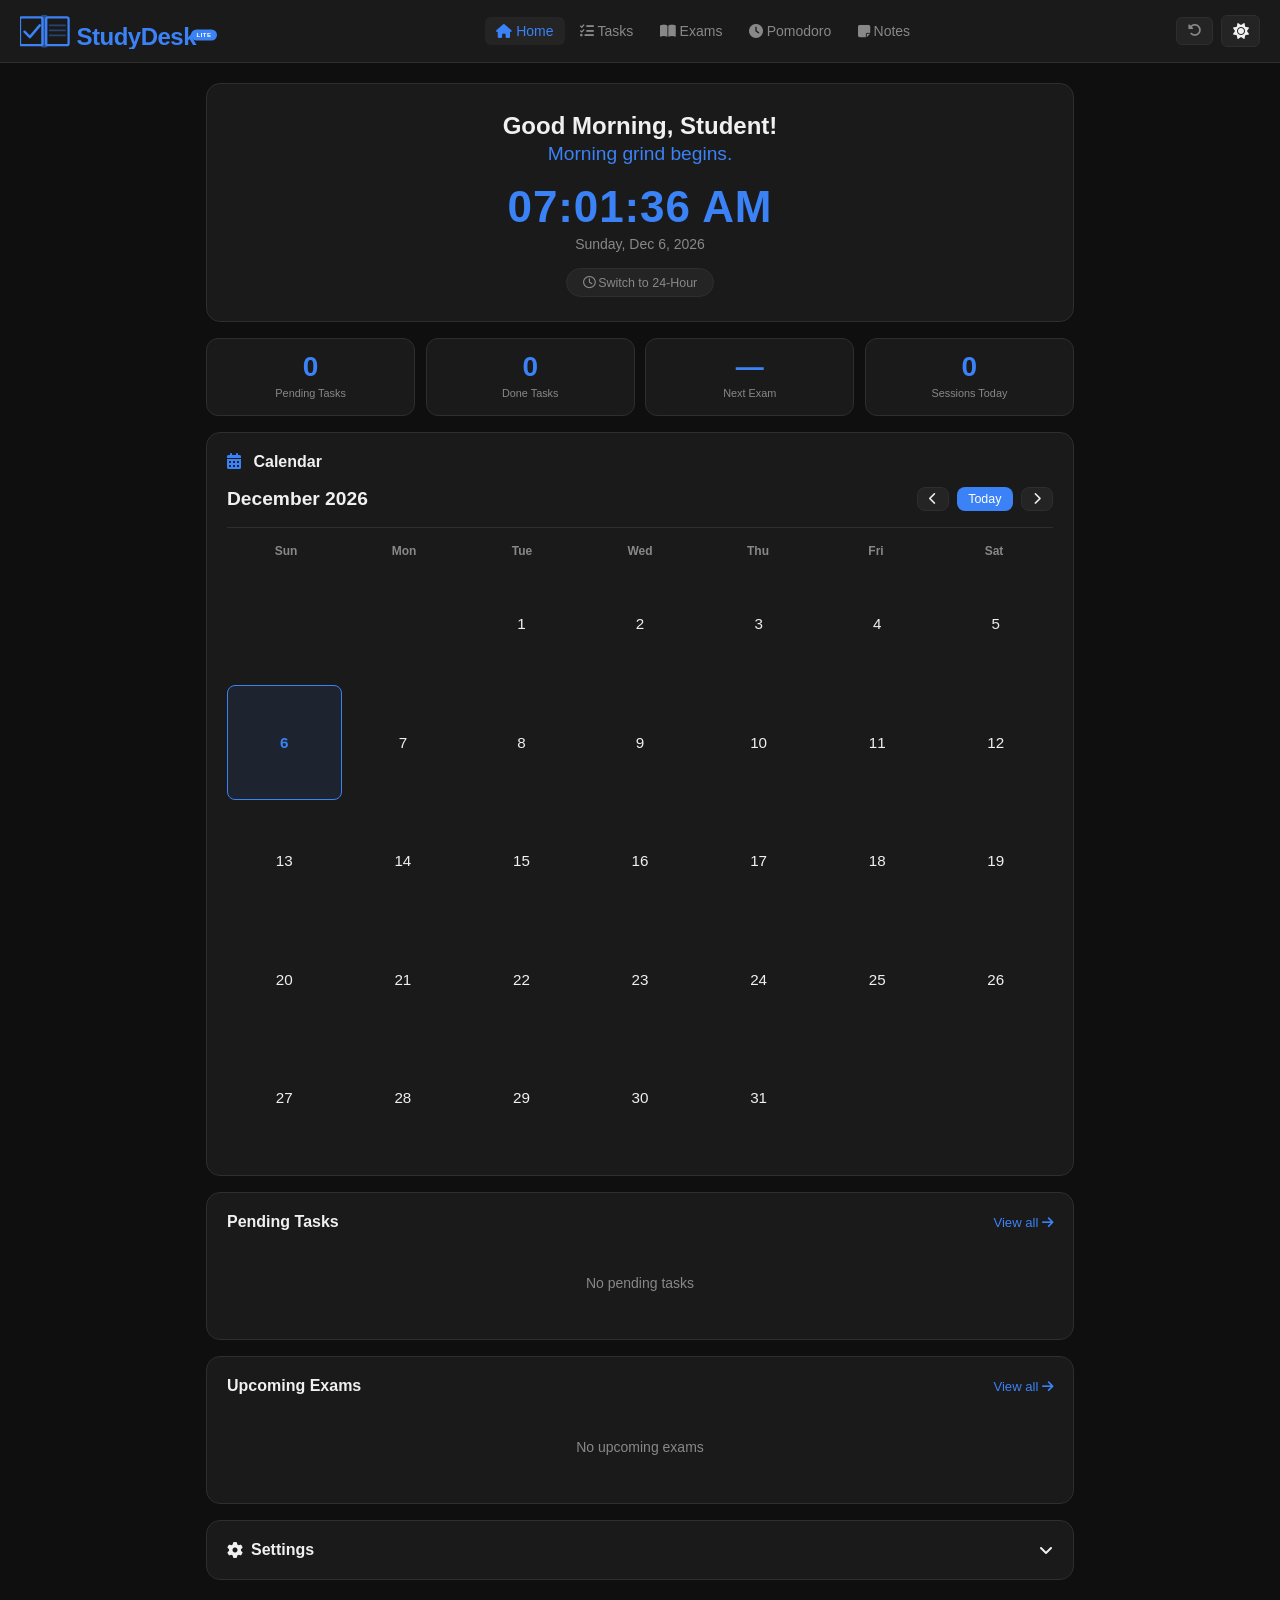
==== index.html @ 5b11c08d "refactor: move images to dedicated folder and update all paths" ====
<!DOCTYPE html>
<html lang="en" data-theme="dark">
<head>
  <meta charset="UTF-8" />
  <meta name="viewport" content="width=device-width, initial-scale=1.0" />
  <meta name="theme-color" content="#3B82F6" />
  <title>StudyDesk Lite</title>
  <link rel="stylesheet" href="https://cdnjs.cloudflare.com/ajax/libs/font-awesome/6.5.0/css/all.min.css" />
  <link rel="stylesheet" href="css/style.css" />
  <link rel="stylesheet" href="css/responsive.css" />
  <link rel="manifest" href="manifest.json" />
  <link rel="icon" href="data:,">
  <script src="js/theme.js"></script>
</head>
<body>

  <nav class="navbar">
    <a href="index.html" class="nav-brand">
      <img src="images/studydesk_lite_logo.svg" alt="StudyDesk Lite" />
    </a>

    <button class="hamburger" id="hamburgerBtn">
      <i class="fa-solid fa-bars"></i>
    </button>

    <div class="nav-menu" id="navMenu">
      <div class="nav-links">
        <a href="index.html" class="active"><i class="fa-solid fa-house"></i> Home</a>
        <a href="html/tasks.html"><i class="fa-solid fa-list-check"></i> Tasks</a>
        <a href="html/exams.html"><i class="fa-solid fa-book-open"></i> Exams</a>
        <a href="html/pomodoro.html"><i class="fa-solid fa-clock"></i> Pomodoro</a>
        <a href="html/notes.html"><i class="fa-solid fa-note-sticky"></i> Notes</a>
      </div>
      <div class="nav-right-actions">
        <button id="resetAll" class="reset-btn" title="Reset all data">
          <i class="fa-solid fa-rotate-left"></i>
        </button>
        <button id="themeToggle" class="theme-btn"></button>
      </div>
    </div>
    <!-- Backdrop for mobile menu -->
    <div class="nav-backdrop" id="navBackdrop"></div>
  </nav>

  <div class="container">

    <div class="card hero">
      <h1 id="greeting">Hello!</h1>
      <p class="subtitle" id="studyMessage"></p>
      <div class="clock" id="clock">--:--:--</div>
      <div class="date-str" id="date">Loading…</div>
      <button class="clock-toggle" id="clockToggle"></button>
    </div>

    <div class="stats-grid">
      <div class="stat-card">
        <div class="stat-value" id="statPending">0</div>
        <div class="stat-label">Pending Tasks</div>
      </div>
      <div class="stat-card">
        <div class="stat-value" id="statCompleted">0</div>
        <div class="stat-label">Done Tasks</div>
      </div>
      <div class="stat-card">
        <div class="stat-value" id="statExam">—</div>
        <div class="stat-label">Next Exam</div>
      </div>
      <div class="stat-card">
        <div class="stat-value" id="statSessions">0</div>
        <div class="stat-label">Sessions Today</div>
      </div>
    </div>

    <!-- Calendar Widget -->
    <div class="card calendar-card">
      <div class="calendar-header">
        <h2 class="section-title" style="margin:0"><i class="fa-solid fa-calendar-days" style="color:var(--accent); margin-right:0.5rem;"></i> Calendar</h2>
      </div>

      <div class="calendar-controls">
        <div class="cal-month-title">
          <div id="calMonthYear" style="font-size:1.2rem; font-weight:700;">Loading...</div>
        </div>
        <div class="cal-nav">
          <button class="btn btn-ghost btn-sm" id="prevMonth"><i class="fa-solid fa-chevron-left"></i></button>
          <button class="btn btn-primary btn-sm" id="todayBtn">Today</button>
          <button class="btn btn-ghost btn-sm" id="nextMonth"><i class="fa-solid fa-chevron-right"></i></button>
        </div>
      </div>

      <div class="calendar-days-header">
        <div>Sun</div><div>Mon</div><div>Tue</div><div>Wed</div><div>Thu</div><div>Fri</div><div>Sat</div>
      </div>
      
      <div class="calendar-grid" id="calendarGrid">
        <!-- JavaScript will inject the days here -->
      </div>
    </div>

    <div class="card">
      <div class="row">
        <h2 class="section-title" style="margin:0">Pending Tasks</h2>
        <a href="html/tasks.html" style="font-size:.82rem;color:var(--accent);text-decoration:none">View all <i class="fa-solid fa-arrow-right"></i></a>
      </div>
      <div id="recentTasks"></div>
    </div>

    <div class="card">
      <div class="row">
        <h2 class="section-title" style="margin:0">Upcoming Exams</h2>
        <a href="html/exams.html" style="font-size:.82rem;color:var(--accent);text-decoration:none">View all <i class="fa-solid fa-arrow-right"></i></a>
      </div>
      <div id="upcomingExams"></div>
    </div>

    <details class="card collapsible-card">
      <summary class="section-title">
        <i class="fa-solid fa-gear"></i> Settings
      </summary>
      <div>
        <div class="form-group">
          <label for="usernameInput">Display Name</label>
          <div style="display:flex;gap:.5rem">
            <input type="text" id="usernameInput" placeholder="Enter your name" />
            <button class="btn btn-primary" id="saveUsername">
              <i class="fa-solid fa-floppy-disk"></i> Save
            </button>
          </div>
        </div>
        <div class="form-group" style="margin-bottom:0">
          <label>Data Backup</label>
          <div style="display:flex;gap:.5rem;flex-wrap:wrap">
            <button class="btn btn-ghost" id="importBtn">
              <i class="fa-solid fa-upload"></i> Import
            </button>
            <button class="btn btn-ghost" id="exportBtn">
              <i class="fa-solid fa-download"></i> Export
            </button>
            <input type="file" id="importInput" accept=".json" style="display:none" />
          </div>
        </div>
      </div>
    </details>

  </div>

  <!-- Day Events Modal -->
  <div class="modal-overlay" id="dayModal" style="display:none">
    <div class="modal">
      <div class="modal-header">
        <h3 id="dayModalTitle">Date</h3>
        <button class="modal-close" id="dayModalClose"><i class="fa-solid fa-xmark"></i></button>
      </div>
      <div id="dayModalBody" style="padding: 0.5rem 0; max-height: 60vh; overflow-y: auto;">
        <!-- Injected by JS -->
      </div>
    </div>
  </div>

  <script src="js/storage.js"></script>
  <script src="js/dashboard.js"></script>
  <script src="js/nav.js"></script>
  <script src="js/calendar.js"></script>
</body>
</html>
---- css/style.css ----
* {
  margin: 0;
  padding: 0;
  box-sizing: border-box;
  -webkit-tap-highlight-color: transparent;
}

:root, [data-theme="dark"] {
  --bg: #0f0f0f;
  --surface: #1a1a1a;
  --surface2: #242424;
  --border: #2e2e2e;
  --text: #f0f0f0;
  --text-muted: #888;
  --accent: #3B82F6;
  --accent-hover: #2563EB;
  --danger: #ef4444;
  --success: #22c55e;
  --warning: #f59e0b;
}

[data-theme="light"] {
  --bg: #f1f5f9;
  --surface: #ffffff;
  --surface2: #e8edf3;
  --border: #d1d9e0;
  --text: #111827;
  --text-muted: #6b7280;
  --accent: #3B82F6;
  --accent-hover: #2563EB;
  --danger: #ef4444;
  --success: #22c55e;
  --warning: #f59e0b;
}

html {
  scrollbar-width: none;
  -ms-overflow-style: none;
}

html::-webkit-scrollbar {
  display: none;
}

body {
  background: var(--bg);
  color: var(--text);
  font-family: -apple-system, BlinkMacSystemFont, 'Segoe UI', Roboto, sans-serif;
  min-height: 100vh;
  transition: background 0.25s, color 0.25s;
}

/* ── Navbar ── */
.navbar {
  display: flex;
  align-items: center;
  justify-content: space-between;
  padding: 0.85rem 1.25rem;
  background: var(--surface);
  border-bottom: 1px solid var(--border);
  position: sticky;
  top: 0;
  z-index: 100;
}

.nav-brand {
  display: flex;
  align-items: center;
  text-decoration: none;
}

.nav-brand img {
  height: 35px;
  width: auto;
}

.hamburger {
  display: none;
  background: none;
  border: none;
  color: var(--text);
  font-size: 1.5rem;
  cursor: pointer;
  padding: 0.5rem;
  z-index: 102;
}

.nav-menu {
  display: flex;
  align-items: center;
  flex: 1;
}

.nav-links {
  display: flex;
  gap: 0.25rem;
  margin: 0 auto;
}

.nav-links a {
  color: var(--text-muted);
  text-decoration: none;
  padding: 0.4rem 0.7rem;
  border-radius: 6px;
  font-size: 0.875rem;
  transition: all 0.2s;
}

.nav-links a:hover,
.nav-links a.active {
  color: var(--accent);
  background: var(--surface2);
}

.nav-right-actions {
  display: flex;
  gap: 0.5rem;
  align-items: center;
}

.theme-btn {
  background: var(--surface2);
  border: 1px solid var(--border);
  color: var(--text);
  padding: 0.4rem 0.65rem;
  border-radius: 6px;
  cursor: pointer;
  font-size: 1rem;
  line-height: 1;
  transition: border-color 0.2s;
}

.theme-btn:hover { border-color: var(--accent); }

/* ── Container ── */
.container {
  max-width: 760px;
  margin: 0 auto;
  padding: 1.25rem 1rem;
}

/* ── Cards ── */
.card {
  background: var(--surface);
  border: 1px solid var(--border);
  border-radius: 14px;
  padding: 1.25rem;
  margin-bottom: 1rem;
}

/* ── Hero / Dashboard ── */
.hero {
  text-align: center;
  padding: 1.75rem 1.25rem 1.5rem;
}

.hero h1 {
  font-size: 1.5rem;
  font-weight: 700;
  margin-bottom: 0.2rem;
}

.hero .subtitle {
  color: var(--accent);
  font-size: 1.2rem;
  margin-bottom: 1.1rem;
}

.clock {
  font-size: 2.75rem;
  font-weight: 700;
  color: var(--accent);
  font-variant-numeric: tabular-nums;
  letter-spacing: 0.02em;
  line-height: 1.1;
}

.date-str {
  color: var(--text-muted);
  margin-top: 0.3rem;
  font-size: 0.875rem;
}

.clock-toggle {
  margin-top: 1rem;
  background: var(--surface2);
  border: 1px solid var(--border);
  color: var(--text-muted);
  padding: 0.4rem 1rem;
  border-radius: 20px;
  cursor: pointer;
  font-size: 0.78rem;
  font-family: inherit;
  transition: all 0.2s;
}

.clock-toggle:hover { border-color: var(--accent); color: var(--accent); }

/* ── Stats Grid ── */
.stats-grid {
  display: grid;
  grid-template-columns: repeat(4, 1fr);
  gap: 0.65rem;
  margin-bottom: 1rem;
}

.stat-card {
  background: var(--surface);
  border: 1px solid var(--border);
  border-radius: 12px;
  padding: 0.9rem 0.75rem;
  text-align: center;
}

.stat-value {
  font-size: 1.75rem;
  font-weight: 700;
  color: var(--accent);
  line-height: 1;
}

.stat-label {
  font-size: 0.68rem;
  color: var(--text-muted);
  margin-top: 0.3rem;
  line-height: 1.3;
}

/* ── Section title ── */
.section-title {
  font-size: 1rem;
  font-weight: 600;
  margin-bottom: 1rem;
}

/* ── Forms ── */
.form-group {
  margin-bottom: 0.75rem;
}

.form-group label {
  display: block;
  font-size: 0.8rem;
  color: var(--text-muted);
  margin-bottom: 0.3rem;
}

input, select, textarea {
  width: 100%;
  background: var(--surface2);
  border: 1px solid var(--border);
  color: var(--text);
  padding: 0.6rem 0.75rem;
  border-radius: 8px;
  font-size: 0.9rem;
  font-family: inherit;
  transition: border-color 0.2s;
  appearance: auto;
}

input:focus, select:focus, textarea:focus {
  outline: none;
  border-color: var(--accent);
}

textarea {
  resize: vertical;
  min-height: 75px;
}

/* ── Buttons ── */
.btn {
  display: inline-flex;
  align-items: center;
  justify-content: center;
  gap: 0.35rem;
  padding: 0.6rem 1.1rem;
  border-radius: 8px;
  border: none;
  cursor: pointer;
  font-size: 0.875rem;
  font-weight: 500;
  font-family: inherit;
  transition: all 0.2s;
}

.btn-primary { background: var(--accent); color: #fff; }
.btn-primary:hover { background: var(--accent-hover); }

.btn-ghost,
.btn-danger {
  background: var(--surface2);
  color: var(--text);
  border: 1px solid var(--border);
}
.btn-ghost:hover { border-color: var(--accent); color: var(--accent); }
.btn-danger:hover { background: rgba(239,68,68,.15); color: var(--danger); border-color: var(--danger);}

.btn-full { width: 100%; }
.btn-sm { padding: 0.32rem 0.7rem; font-size: 0.78rem; }

/* ── Task items ── */
.task-item {
  display: flex;
  align-items: flex-start;
  gap: 0.75rem;
  padding: 0.75rem 1rem;
  background: var(--surface);
  border: 1px solid var(--border);
  border-radius: 10px;
  margin-bottom: 0.5rem;
  transition: opacity 0.2s;
}

.task-item.completed { opacity: 0.45; }
.task-item.completed .task-title { text-decoration: line-through; }

.task-checkbox {
  width: 17px;
  height: 17px;
  margin-top: 2px;
  accent-color: var(--accent);
  cursor: pointer;
  flex-shrink: 0;
}

.task-content { flex: 1; min-width: 0; }
.task-title { font-size: 0.9rem; word-break: break-word; }
.task-due { font-size: 0.72rem; color: var(--text-muted); margin-top: 3px; }

.task-meta {
  display: flex;
  align-items: center;
  gap: 0.5rem;
  flex-shrink: 0;
}

.task-actions {
  display: flex;
  gap: 0.3rem;
}

/* ── Badges ── */
.badge {
  padding: 0.18rem 0.5rem;
  border-radius: 20px;
  font-size: 0.65rem;
  font-weight: 600;
  text-transform: uppercase;
  letter-spacing: 0.03em;
}

.badge-high   { background: rgba(239,68,68,.15);  color: #ef4444; }
.badge-medium { background: rgba(245,158,11,.15); color: #f59e0b; }
.badge-low    { background: rgba(34,197,94,.15);  color: #22c55e; }

/* ── Filter tabs ── */
.filter-tabs {
  display: flex;
  gap: 0.4rem;
  margin-bottom: 0.85rem;
}

.filter-tab {
  padding: 0.35rem 0.85rem;
  border-radius: 20px;
  border: 1px solid var(--border);
  background: transparent;
  color: var(--text-muted);
  cursor: pointer;
  font-size: 0.82rem;
  font-family: inherit;
  transition: all 0.2s;
}

.filter-tab.active {
  background: var(--accent);
  color: #fff;
  border-color: var(--accent);
}

/* ── Exam items ── */
.exam-item {
  display: flex;
  justify-content: space-between;
  align-items: flex-start;
  gap: 0.75rem;
  padding: 0.85rem 1rem;
  background: var(--surface);
  border: 1px solid var(--border);
  border-radius: 10px;
  margin-bottom: 0.5rem;
}

.exam-subject { font-weight: 600; font-size: 0.9rem; }
.exam-date { font-size: 0.75rem; color: var(--text-muted); margin-top: 0.2rem; }
.exam-notes { font-size: 0.75rem; color: var(--text-muted); margin-top: 0.3rem; font-style: italic; }

.exam-right {
  display: flex;
  flex-direction: column;
  align-items: flex-end;
  gap: 0.4rem;
  flex-shrink: 0;
}

.exam-countdown {
  font-size: 0.82rem;
  font-weight: 700;
  color: var(--accent);
  white-space: nowrap;
}

.exam-countdown.urgent { color: var(--danger); }
.exam-countdown.past   { color: var(--text-muted); font-weight: 400; }

/* ── Pomodoro ── */
.pomodoro-display {
  text-align: center;
  padding: 2rem 1.25rem 1.5rem;
}

.mode-label {
  font-size: 0.78rem;
  color: var(--text-muted);
  text-transform: uppercase;
  letter-spacing: 0.12em;
  margin-bottom: 0.4rem;
}

.timer-display {
  font-size: 5.5rem;
  font-weight: 700;
  font-variant-numeric: tabular-nums;
  color: var(--accent);
  letter-spacing: 0.04em;
  line-height: 1;
  margin-bottom: 0.4rem;
}

.session-info {
  font-size: 0.8rem;
  color: var(--text-muted);
  margin-bottom: 1.5rem;
}

.timer-controls {
  display: flex;
  gap: 0.6rem;
  justify-content: center;
  margin-bottom: 1.5rem;
}

.progress-wrap {
  background: var(--surface2);
  border-radius: 10px;
  height: 5px;
  overflow: hidden;
}

.progress-bar {
  height: 100%;
  background: var(--accent);
  border-radius: 10px;
  transition: width 0.9s linear;
  width: 0%;
}

/* ── Pomodoro Settings ── */
.settings-row {
  display: flex;
  align-items: center;
  justify-content: space-between;
  padding: 0.5rem 0;
  border-bottom: 1px solid var(--border);
}

.settings-row:last-child { border-bottom: none; }

.settings-row label {
  font-size: 0.875rem;
  color: var(--text-muted);
}

.settings-row input[type="number"] {
  width: 68px;
  text-align: center;
}

.settings-time-inputs {
  display: flex;
  align-items: center;
  gap: 0.4rem;
}

.settings-time-inputs input {
  width: 58px;
  text-align: center;
}

.settings-time-sep {
  font-size: 0.78rem;
  color: var(--text-muted);
}

/* ── Utility ── */
.empty-state {
  text-align: center;
  padding: 1.75rem 1rem;
  color: var(--text-muted);
  font-size: 0.875rem;
}

.row {
  display: flex;
  justify-content: space-between;
  align-items: center;
  margin-bottom: 1rem;
}

.grid-2 {
  display: grid;
  grid-template-columns: 1fr 1fr;
  gap: 0.75rem;
}

.required { color: var(--danger); margin-left: 2px; }

.reset-btn {
  background: var(--surface2);
  border: 1px solid var(--border);
  color: var(--text-muted);
  padding: 0.4rem 0.65rem;
  border-radius: 6px;
  cursor: pointer;
  font-size: 0.85rem;
  line-height: 1;
  transition: all 0.2s;
}
.reset-btn:hover { border-color: var(--danger); color: var(--danger); }

/* ── Modal ── */
.modal-overlay {
  position: fixed;
  inset: 0;
  background: rgba(0,0,0,.65);
  z-index: 200;
  display: flex;
  align-items: center;
  justify-content: center;
  padding: 1rem;
}
.modal {
  background: var(--surface);
  border: 1px solid var(--border);
  border-radius: 14px;
  padding: 1.25rem;
  width: 100%;
  max-width: 480px;
}
.modal-header {
  display: flex;
  justify-content: space-between;
  align-items: center;
  margin-bottom: 1rem;
}
.modal-header h3 { font-size: 1rem; font-weight: 600; margin: 0; }
.modal-close {
  background: none;
  border: none;
  color: var(--text-muted);
  cursor: pointer;
  font-size: 1rem;
  padding: 0.25rem 0.4rem;
  border-radius: 4px;
  transition: color 0.2s;
}
.modal-close:hover { color: var(--text); }

/* ── Exam card (new) ── */
.exam-card { padding: 1.1rem 1.25rem; }

.exam-card-header {
  display: flex;
  justify-content: space-between;
  align-items: flex-start;
  margin-bottom: 0.85rem;
}

/* Subject is main, Name is secondary */
.exam-subject-title { font-size: 1.05rem; font-weight: 700; }
.exam-name-label { font-size: 0.82rem; color: var(--text-muted); margin-top: 0.15rem; }

.exam-actions { display: flex; gap: 0.4rem; flex-shrink: 0; }

.exam-countdown-live {
  font-size: 1.1rem;
  font-weight: 700;
  color: var(--accent);
  margin-bottom: 0.65rem;
}
.exam-countdown-live.urgent { color: var(--danger); }
.exam-countdown-live.past   { color: var(--text-muted); font-weight: 400; font-size: 0.875rem; }

.topics-meta {
  font-size: 0.78rem;
  color: var(--text-muted);
  margin-bottom: 0.4rem;
}

.topic-bar-row {
  display: flex;
  align-items: center;
  gap: 0.6rem;
  margin-bottom: 0.85rem;
}

.topic-bar-wrap {
  flex: 1;
  background: var(--surface2);
  border-radius: 10px;
  height: 6px;
  overflow: hidden;
}

.topic-bar {
  height: 100%;
  background: var(--accent);
  border-radius: 10px;
  transition: width 0.3s ease;
}

.topic-bar-pct {
  font-size: 0.75rem;
  color: var(--text-muted);
  min-width: 28px;
  text-align: right;
}

.topics-divider {
  border: none;
  border-top: 1px solid var(--border);
  margin: 0.75rem 0;
}

.topic-item {
  display: flex;
  align-items: center;
  gap: 0.6rem;
  padding: 0.35rem 0;
}

.topic-text { font-size: 0.875rem; flex: 1; }
.topic-text.done { text-decoration: line-through; opacity: 0.45; }

.topic-delete {
  background: none;
  border: none;
  color: var(--text-muted);
  cursor: pointer;
  font-size: 0.75rem;
  padding: 0.1rem 0.25rem;
  border-radius: 3px;
  transition: color 0.2s;
}
.topic-delete:hover { color: var(--danger); }

.topic-input-row {
  display: flex;
  gap: 0.5rem;
  margin-top: 0.65rem;
}
.topic-input-row input { flex: 1; }

/* ── Overdue task indicator ── */
.task-due.overdue { color: var(--danger); }

/* ── Overdue filter tab count ── */
.tab-count {
  display: inline-block;
  background: var(--danger);
  color: #fff;
  font-size: 0.6rem;
  font-weight: 700;
  border-radius: 10px;
  padding: 0.05rem 0.35rem;
  margin-left: 0.25rem;
  vertical-align: middle;
  line-height: 1.4;
}

/* ── Dark theme ── */
[data-theme="dark"] ::-webkit-calendar-picker-indicator {
  filter: invert(1);
}

/* ── Notes (Master-Detail Layout) ── */
.notes-container {
  height: calc(100vh - 140px);
  position: relative;
}

.notes-sidebar {
  width: 100%;
  height: 100%;
  padding: 0;
  overflow: hidden;
  display: flex;
  flex-direction: column;
}

.notes-sidebar-header {
  display: flex;
  justify-content: space-between;
  align-items: center;
  padding: 1rem;
  border-bottom: 1px solid var(--border);
}

.notes-list {
  flex: 1;
  overflow-y: auto;
}

.note-list-item {
  padding: 1rem;
  border-bottom: 1px solid var(--border);
  cursor: pointer;
  transition: background 0.2s;
}

.note-list-item:hover { background: var(--surface2); }
.note-list-item.active-note { background: rgba(59, 130, 246, 0.1); border-left: 3px solid var(--accent); }

.note-list-title {
  font-weight: 600;
  font-size: 0.95rem;
  margin-bottom: 0.25rem;
  white-space: nowrap;
  overflow: hidden;
  text-overflow: ellipsis;
}

.note-list-preview {
  font-size: 0.8rem;
  color: var(--text-muted);
  white-space: nowrap;
  overflow: hidden;
  text-overflow: ellipsis;
  margin-bottom: 0.4rem;
}

.note-list-date {
  font-size: 0.7rem;
  color: var(--accent);
}

.notes-editor {
  width: 100%;
  height: 100%;
  padding: 0;
  display: none;
  flex-direction: column;
  overflow: hidden;
}

.notes-editor.active-view { display: flex; }
.notes-sidebar.hidden-view { display: none; }

.empty-editor-state {
  flex: 1;
  display: flex;
  flex-direction: column;
  align-items: center;
  justify-content: center;
  color: var(--text-muted);
  font-size: 0.9rem;
}

.editor-header {
  display: flex;
  align-items: center;
  padding: 1rem;
  border-bottom: 1px solid var(--border);
  gap: 1rem;
}

.editor-title-input {
  flex: 1;
  background: transparent !important;
  border: none !important;
  font-size: 1.25rem;
  font-weight: 700;
  padding: 0 !important;
  color: var(--text);
}

.editor-title-input:focus { outline: none; }

.editor-body-input {
  flex: 1;
  width: 100%;
  background: transparent !important;
  border: none !important;
  padding: 1rem !important;
  font-size: 0.95rem;
  line-height: 1.6;
  resize: none;
  color: var(--text);
  font-family: inherit;
  white-space: pre-wrap;
}

.editor-body-input:focus { outline: none; }

.editor-footer {
  padding: 0.75rem 1rem;
  border-top: 1px solid var(--border);
  display: flex;
  justify-content: flex-end;
}

.save-status {
  font-size: 0.75rem;
  color: var(--text-muted);
}

/* ── Collapsible Cards (Accordion) ── */
.collapsible-card {
  padding: 0;
  overflow: hidden;
}

.collapsible-card summary {
  padding: 1.25rem;
  cursor: pointer;
  list-style: none;
  display: flex;
  align-items: center;
  gap: 0.5rem;
  user-select: none;
  margin-bottom: 0 !important;
  transition: background 0.2s;
}

.collapsible-card summary::-webkit-details-marker {
  display: none;
}

.collapsible-card summary:hover {
  background: var(--surface2);
}

.collapsible-card summary::after {
  content: '\f107';
  font-family: 'Font Awesome 6 Free';
  font-weight: 900;
  margin-left: auto;
  transition: transform 0.3s ease;
}

.collapsible-card[open] summary::after {
  transform: rotate(180deg);
}

.collapsible-card[open] summary {
  border-bottom: 1px solid var(--border);
}

.collapsible-card > form, 
.collapsible-card > div {
  padding: 1.25rem;
}

/* ── Notes Search Bar ── */
.notes-search-wrap {
  padding: 0.75rem 1rem;
  border-bottom: 1px solid var(--border);
  background: var(--surface);
}

.notes-search-input {
  padding: 0.5rem 0.75rem;
  font-size: 0.85rem;
  border-radius: 6px;
}

/* ── Calendar Widget ── */
.calendar-card {
  padding: 1.25rem;
}

.calendar-header {
  display: flex;
  justify-content: space-between;
  align-items: center;
  margin-bottom: 1rem;
}

.calendar-controls {
  display: flex;
  justify-content: space-between;
  align-items: center;
  margin-bottom: 1rem;
  border-bottom: 1px solid var(--border);
  padding-bottom: 1rem;
}

.cal-nav {
  display: flex;
  gap: 0.5rem;
}

.calendar-days-header {
  display: grid;
  grid-template-columns: repeat(7, 1fr);
  text-align: center;
  font-size: 0.75rem;
  font-weight: 600;
  color: var(--text-muted);
  margin-bottom: 0.5rem;
}

.calendar-grid {
  display: grid;
  grid-template-columns: repeat(7, 1fr);
  gap: 0.25rem;
}

.cal-day {
  aspect-ratio: 1;
  display: flex;
  flex-direction: column;
  align-items: center;
  justify-content: center;
  border-radius: 8px;
  cursor: pointer;
  position: relative;
  border: 1px solid transparent;
  transition: background 0.2s;
}

.cal-day:hover {
  background: var(--surface2);
}

.cal-day.empty {
  cursor: default;
}

.cal-day.today {
  background: rgba(59, 130, 246, 0.1);
  border-color: var(--accent);
}

.cal-day.today .bs-date {
  color: var(--accent);
  font-weight: 700;
}

.cal-day .bs-date {
  font-size: 0.95rem;
  font-weight: 500;
  color: var(--text);
}

/* ── Calendar Events ── */
.cal-day.has-event {
  position: relative;
}

.event-dot {
  position: absolute;
  bottom: 6px;
  width: 5px;
  height: 5px;
  background-color: var(--accent);
  border-radius: 50%;
}

.event-item {
  display: flex;
  align-items: flex-start;
  gap: 0.75rem;
  padding: 0.6rem;
  border-radius: 8px;
  background: var(--surface2);
  margin-bottom: 0.4rem;
}

.event-item.completed {
  opacity: 0.5;
  text-decoration: line-through;
}

.event-section-title {
  font-size: 0.8rem;
  text-transform: uppercase;
  letter-spacing: 0.05em;
  font-weight: 700;
  margin-bottom: 0.4rem;
}
---- css/responsive.css ----
/* ── Large desktops (max-width: 1400px) ── */
@media (max-width: 1400px) {
  .container { max-width: 900px; }
}

/* ── Regular desktops (max-width: 1200px) ── */
@media (max-width: 1200px) {
  .container { max-width: 800px; }
}

/* ── Tablets landscape / small desktops (max-width: 992px) ── */
@media (max-width: 992px) {
  .nav-links { gap: 0.1rem; }
  .nav-links a {
    padding: 0.4rem 0.5rem;
    font-size: 0.8rem;
  }
}

/* ── Tablets portrait (max-width: 768px) ── */
@media (max-width: 768px) {
  
  /* 1. NAVIGATION: Switch to Sidebar Hamburger Menu */
  .hamburger {
    display: block;
    position: relative;
    z-index: 102; /* Keeps the X button above the sidebar */
  }

  /* 
   * The menu becomes a 75% width sidebar sliding from the right.
   */
  .nav-menu {
    position: fixed;
    top: 0;
    right: 0;
    width: 75vw; 
    height: 100dvh; 
    background: var(--surface);
    border-left: 1px solid var(--border);
    display: flex;
    flex-direction: column;
    padding: 5rem 0 2rem 0; 
    gap: 1rem;
    transform: translateX(100%);
    transition: transform 0.3s ease;
    z-index: 101;
    box-shadow: -5px 0 15px rgba(0, 0, 0, 0.3);
  }

  .nav-menu.open {
    transform: translateX(0);
  }

  /* Ensure the X button is inside the sidebar when open */
  .hamburger.fa-xmark {
    position: fixed;
    top: 1.25rem;
    right: 12.5vw; 
    transition: right 0.3s ease;
  }

  /* The dark overlay behind the sidebar */
  .nav-backdrop {
    position: fixed;
    top: 0;
    left: 0;
    width: 100vw;
    height: 100dvh;
    background: rgba(0, 0, 0, 0.5);
    z-index: 100; /* Just below the nav-menu (101) */
    opacity: 0;
    visibility: hidden;
    transition: opacity 0.3s ease, visibility 0.3s ease;
  }

  .nav-backdrop.active {
    opacity: 1;
    visibility: visible;
  }

  .nav-links {
    flex-direction: column;
    gap: 0.5rem;
    margin: 0;
    width: 100%;
    padding: 0 1.5rem;
  }

  .nav-links a {
    font-size: 1.1rem;
    padding: 0.8rem 1rem;
    display: flex;
    align-items: center;
    gap: 0.75rem;
    border-radius: 8px;
  }

  /* Push actions to the bottom securely */
  .nav-right-actions {
    margin-top: auto; 
    margin-bottom: 1rem;
    padding: 0 1.5rem;
    width: 100%;
    justify-content: flex-start;
    gap: 1rem;
  }

  .nav-right-actions .reset-btn,
  .nav-right-actions .theme-btn {
    font-size: 1.1rem;
    padding: 0.6rem 1rem;
  }

  /* 2. NOTES SIDEBAR */
  .notes-container {
    height: calc(100dvh - 70px); 
    padding: 0;
  }
  .notes-sidebar, .notes-editor {
    border: none;
    border-radius: 0;
    margin-bottom: 0;
    width: 100%;
    height: 100%;
  }

  /* 3. HERO TEXT */
  .hero .subtitle { font-size: 1.1rem; }
}

/* ── Large phones (max-width: 576px) ── */
@media (max-width: 576px) {
  .stats-grid { grid-template-columns: repeat(2, 1fr); }
  .timer-display { font-size: 4.25rem; }
  .clock { font-size: 2.25rem; }
  .timer-controls .btn { padding: 0.55rem 0.85rem; font-size: 0.82rem; }
  .task-actions .btn-text { display: none; }
  .card { padding: 1rem; }
}

/* ── Small phones (max-width: 480px) ── */
@media (max-width: 480px) {
  .clock { font-size: 2rem; }
  .date-str { font-size: 0.75rem; }
  .grid-2 { grid-template-columns: 1fr; gap: 0; }
  .settings-row { flex-direction: column; align-items: flex-start; gap: 0.5rem; }
}
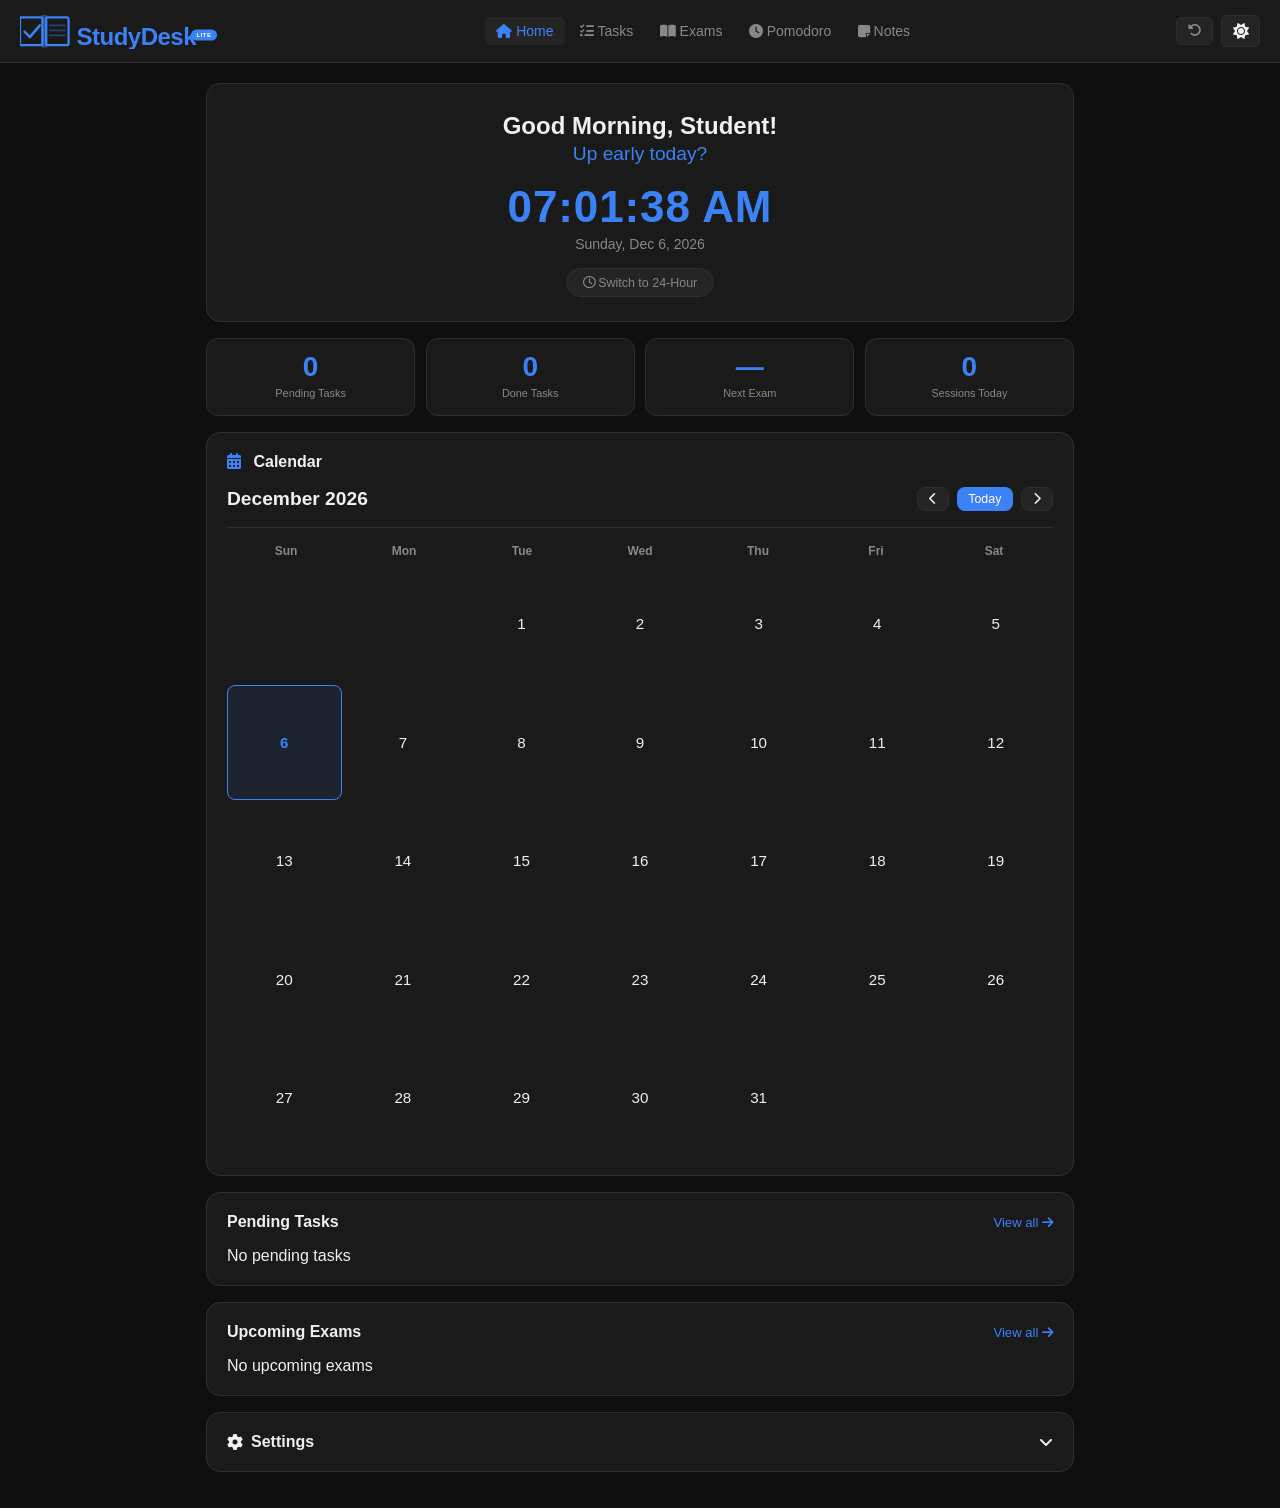
==== commit bb250f9a: "refactor: split CSS into modules" ====
--- a/index.html
+++ b/index.html
@@ -6,7 +6,10 @@
   <meta name="theme-color" content="#3B82F6" />
   <title>StudyDesk Lite</title>
   <link rel="stylesheet" href="https://cdnjs.cloudflare.com/ajax/libs/font-awesome/6.5.0/css/all.min.css" />
-  <link rel="stylesheet" href="css/style.css" />
+  <link rel="stylesheet" href="css/variables.css" />
+  <link rel="stylesheet" href="css/layout.css" />
+  <link rel="stylesheet" href="css/components.css" />
+  <link rel="stylesheet" href="css/features.css" />
   <link rel="stylesheet" href="css/responsive.css" />
   <link rel="manifest" href="manifest.json" />
   <link rel="icon" href="data:,">
--- a/css/variables.css
+++ b/css/variables.css
@@ -0,0 +1,56 @@
+* {
+  margin: 0;
+  padding: 0;
+  box-sizing: border-box;
+  -webkit-tap-highlight-color: transparent;
+}
+
+:root, [data-theme="dark"] {
+  --bg: #0f0f0f;
+  --surface: #1a1a1a;
+  --surface2: #242424;
+  --border: #2e2e2e;
+  --text: #f0f0f0;
+  --text-muted: #888;
+  --accent: #3B82F6;
+  --accent-hover: #2563EB;
+  --danger: #ef4444;
+  --success: #22c55e;
+  --warning: #f59e0b;
+}
+
+[data-theme="light"] {
+  --bg: #f1f5f9;
+  --surface: #ffffff;
+  --surface2: #e8edf3;
+  --border: #d1d9e0;
+  --text: #111827;
+  --text-muted: #6b7280;
+  --accent: #3B82F6;
+  --accent-hover: #2563EB;
+  --danger: #ef4444;
+  --success: #22c55e;
+  --warning: #f59e0b;
+}
+
+html {
+  scrollbar-width: none;
+  -ms-overflow-style: none;
+}
+
+html::-webkit-scrollbar {
+  display: none;
+}
+
+body {
+  background: var(--bg);
+  color: var(--text);
+  font-family: -apple-system, BlinkMacSystemFont, 'Segoe UI', Roboto, sans-serif;
+  min-height: 100vh;
+  transition: background 0.25s, color 0.25s;
+}
+
+/* ── Dark theme ── */
+[data-theme="dark"] ::-webkit-calendar-picker-indicator {
+  filter: invert(1);
+}
--- a/css/layout.css
+++ b/css/layout.css
@@ -0,0 +1,113 @@
+/* ── Navbar ── */
+.navbar {
+  display: flex;
+  align-items: center;
+  justify-content: space-between;
+  padding: 0.85rem 1.25rem;
+  background: var(--surface);
+  border-bottom: 1px solid var(--border);
+  position: sticky;
+  top: 0;
+  z-index: 100;
+}
+
+.nav-brand {
+  display: flex;
+  align-items: center;
+  text-decoration: none;
+}
+
+.nav-brand img {
+  height: 35px;
+  width: auto;
+}
+
+.hamburger {
+  display: none;
+  background: none;
+  border: none;
+  color: var(--text);
+  font-size: 1.5rem;
+  cursor: pointer;
+  padding: 0.5rem;
+  z-index: 102;
+}
+
+.nav-menu {
+  display: flex;
+  align-items: center;
+  flex: 1;
+}
+
+.nav-links {
+  display: flex;
+  gap: 0.25rem;
+  margin: 0 auto;
+}
+
+.nav-links a {
+  color: var(--text-muted);
+  text-decoration: none;
+  padding: 0.4rem 0.7rem;
+  border-radius: 6px;
+  font-size: 0.875rem;
+  transition: all 0.2s;
+}
+
+.nav-links a:hover,
+.nav-links a.active {
+  color: var(--accent);
+  background: var(--surface2);
+}
+
+.nav-right-actions {
+  display: flex;
+  gap: 0.5rem;
+  align-items: center;
+}
+
+.theme-btn {
+  background: var(--surface2);
+  border: 1px solid var(--border);
+  color: var(--text);
+  padding: 0.4rem 0.65rem;
+  border-radius: 6px;
+  cursor: pointer;
+  font-size: 1rem;
+  line-height: 1;
+  transition: border-color 0.2s;
+}
+
+.theme-btn:hover { border-color: var(--accent); }
+
+/* ── Container ── */
+.container {
+  max-width: 760px;
+  margin: 0 auto;
+  padding: 1.25rem 1rem;
+}
+
+/* ── Cards ── */
+.card {
+  background: var(--surface);
+  border: 1px solid var(--border);
+  border-radius: 14px;
+  padding: 1.25rem;
+  margin-bottom: 1rem;
+}
+
+/* ── Utility ── */
+.row {
+  display: flex;
+  justify-content: space-between;
+  align-items: center;
+  margin-bottom: 1rem;
+}
+
+.grid-2 {
+  display: grid;
+  grid-template-columns: 1fr 1fr;
+  gap: 0.75rem;
+}
+
+.required { color: var(--danger); margin-left: 2px; }
--- a/css/components.css
+++ b/css/components.css
@@ -0,0 +1,178 @@
+/* ── Forms ── */
+.form-group {
+  margin-bottom: 0.75rem;
+}
+
+.form-group label {
+  display: block;
+  font-size: 0.8rem;
+  color: var(--text-muted);
+  margin-bottom: 0.3rem;
+}
+
+input, select, textarea {
+  width: 100%;
+  background: var(--surface2);
+  border: 1px solid var(--border);
+  color: var(--text);
+  padding: 0.6rem 0.75rem;
+  border-radius: 8px;
+  font-size: 0.9rem;
+  font-family: inherit;
+  transition: border-color 0.2s;
+  appearance: auto;
+}
+
+input:focus, select:focus, textarea:focus {
+  outline: none;
+  border-color: var(--accent);
+}
+
+textarea {
+  resize: vertical;
+  min-height: 75px;
+}
+
+/* ── Buttons ── */
+.btn {
+  display: inline-flex;
+  align-items: center;
+  justify-content: center;
+  gap: 0.35rem;
+  padding: 0.6rem 1.1rem;
+  border-radius: 8px;
+  border: none;
+  cursor: pointer;
+  font-size: 0.875rem;
+  font-weight: 500;
+  font-family: inherit;
+  transition: all 0.2s;
+}
+
+.btn-primary { background: var(--accent); color: #fff; }
+.btn-primary:hover { background: var(--accent-hover); }
+
+.btn-ghost,
+.btn-danger {
+  background: var(--surface2);
+  color: var(--text);
+  border: 1px solid var(--border);
+}
+.btn-ghost:hover { border-color: var(--accent); color: var(--accent); }
+.btn-danger:hover { background: rgba(239,68,68,.15); color: var(--danger); border-color: var(--danger);}
+
+.btn-full { width: 100%; }
+.btn-sm { padding: 0.32rem 0.7rem; font-size: 0.78rem; }
+
+/* ── Reset button ── */
+.reset-btn {
+  background: var(--surface2);
+  border: 1px solid var(--border);
+  color: var(--text-muted);
+  padding: 0.4rem 0.65rem;
+  border-radius: 6px;
+  cursor: pointer;
+  font-size: 0.85rem;
+  line-height: 1;
+  transition: all 0.2s;
+}
+.reset-btn:hover { border-color: var(--danger); color: var(--danger); }
+
+/* ── Badges ── */
+.badge {
+  padding: 0.18rem 0.5rem;
+  border-radius: 20px;
+  font-size: 0.65rem;
+  font-weight: 600;
+  text-transform: uppercase;
+  letter-spacing: 0.03em;
+}
+
+.badge-high   { background: rgba(239,68,68,.15);  color: #ef4444; }
+.badge-medium { background: rgba(245,158,11,.15); color: #f59e0b; }
+.badge-low    { background: rgba(34,197,94,.15);  color: #22c55e; }
+
+/* ── Modal ── */
+.modal-overlay {
+  position: fixed;
+  inset: 0;
+  background: rgba(0,0,0,.65);
+  z-index: 200;
+  display: flex;
+  align-items: center;
+  justify-content: center;
+  padding: 1rem;
+}
+.modal {
+  background: var(--surface);
+  border: 1px solid var(--border);
+  border-radius: 14px;
+  padding: 1.25rem;
+  width: 100%;
+  max-width: 480px;
+}
+.modal-header {
+  display: flex;
+  justify-content: space-between;
+  align-items: center;
+  margin-bottom: 1rem;
+}
+.modal-header h3 { font-size: 1rem; font-weight: 600; margin: 0; }
+.modal-close {
+  background: none;
+  border: none;
+  color: var(--text-muted);
+  cursor: pointer;
+  font-size: 1rem;
+  padding: 0.25rem 0.4rem;
+  border-radius: 4px;
+  transition: color 0.2s;
+}
+.modal-close:hover { color: var(--text); }
+
+/* ── Collapsible Cards (Accordion) ── */
+.collapsible-card {
+  padding: 0;
+  overflow: hidden;
+}
+
+.collapsible-card summary {
+  padding: 1.25rem;
+  cursor: pointer;
+  list-style: none;
+  display: flex;
+  align-items: center;
+  gap: 0.5rem;
+  user-select: none;
+  margin-bottom: 0 !important;
+  transition: background 0.2s;
+}
+
+.collapsible-card summary::-webkit-details-marker {
+  display: none;
+}
+
+.collapsible-card summary:hover {
+  background: var(--surface2);
+}
+
+.collapsible-card summary::after {
+  content: '\f107';
+  font-family: 'Font Awesome 6 Free';
+  font-weight: 900;
+  margin-left: auto;
+  transition: transform 0.3s ease;
+}
+
+.collapsible-card[open] summary::after {
+  transform: rotate(180deg);
+}
+
+.collapsible-card[open] summary {
+  border-bottom: 1px solid var(--border);
+}
+
+.collapsible-card > form, 
+.collapsible-card > div {
+  padding: 1.25rem;
+}
--- a/css/features.css
+++ b/css/features.css
@@ -0,0 +1,623 @@
+/* ── Hero / Dashboard ── */
+.hero {
+  text-align: center;
+  padding: 1.75rem 1.25rem 1.5rem;
+}
+
+.hero h1 {
+  font-size: 1.5rem;
+  font-weight: 700;
+  margin-bottom: 0.2rem;
+}
+
+.hero .subtitle {
+  color: var(--accent);
+  font-size: 1.2rem;
+  margin-bottom: 1.1rem;
+}
+
+.clock {
+  font-size: 2.75rem;
+  font-weight: 700;
+  color: var(--accent);
+  font-variant-numeric: tabular-nums;
+  letter-spacing: 0.02em;
+  line-height: 1.1;
+}
+
+.date-str {
+  color: var(--text-muted);
+  margin-top: 0.3rem;
+  font-size: 0.875rem;
+}
+
+.clock-toggle {
+  margin-top: 1rem;
+  background: var(--surface2);
+  border: 1px solid var(--border);
+  color: var(--text-muted);
+  padding: 0.4rem 1rem;
+  border-radius: 20px;
+  cursor: pointer;
+  font-size: 0.78rem;
+  font-family: inherit;
+  transition: all 0.2s;
+}
+
+.clock-toggle:hover { border-color: var(--accent); color: var(--accent); }
+
+/* ── Stats Grid ── */
+.stats-grid {
+  display: grid;
+  grid-template-columns: repeat(4, 1fr);
+  gap: 0.65rem;
+  margin-bottom: 1rem;
+}
+
+.stat-card {
+  background: var(--surface);
+  border: 1px solid var(--border);
+  border-radius: 12px;
+  padding: 0.9rem 0.75rem;
+  text-align: center;
+}
+
+.stat-value {
+  font-size: 1.75rem;
+  font-weight: 700;
+  color: var(--accent);
+  line-height: 1;
+}
+
+.stat-label {
+  font-size: 0.68rem;
+  color: var(--text-muted);
+  margin-top: 0.3rem;
+  line-height: 1.3;
+}
+
+/* ── Section title ── */
+.section-title {
+  font-size: 1rem;
+  font-weight: 600;
+  margin-bottom: 1rem;
+}
+
+/* ── Task items ── */
+.task-item {
+  display: flex;
+  align-items: flex-start;
+  gap: 0.75rem;
+  padding: 0.75rem 1rem;
+  background: var(--surface);
+  border: 1px solid var(--border);
+  border-radius: 10px;
+  margin-bottom: 0.5rem;
+  transition: opacity 0.2s;
+}
+
+.task-item.completed { opacity: 0.45; }
+.task-item.completed .task-title { text-decoration: line-through; }
+
+.task-checkbox {
+  width: 17px;
+  height: 17px;
+  margin-top: 2px;
+  accent-color: var(--accent);
+  cursor: pointer;
+  flex-shrink: 0;
+}
+
+.task-content { flex: 1; min-width: 0; }
+.task-title { font-size: 0.9rem; word-break: break-word; }
+.task-due { font-size: 0.72rem; color: var(--text-muted); margin-top: 3px; }
+
+.task-meta {
+  display: flex;
+  align-items: center;
+  gap: 0.5rem;
+  flex-shrink: 0;
+}
+
+.task-actions {
+  display: flex;
+  gap: 0.3rem;
+}
+
+.task-due.overdue { color: var(--danger); }
+
+/* ── Filter tabs ── */
+.filter-tabs {
+  display: flex;
+  gap: 0.4rem;
+  margin-bottom: 0.85rem;
+}
+
+.filter-tab {
+  padding: 0.35rem 0.85rem;
+  border-radius: 20px;
+  border: 1px solid var(--border);
+  background: transparent;
+  color: var(--text-muted);
+  cursor: pointer;
+  font-size: 0.82rem;
+  font-family: inherit;
+  transition: all 0.2s;
+}
+
+.filter-tab.active {
+  background: var(--accent);
+  color: #fff;
+  border-color: var(--accent);
+}
+
+.tab-count {
+  display: inline-block;
+  background: var(--danger);
+  color: #fff;
+  font-size: 0.6rem;
+  font-weight: 700;
+  border-radius: 10px;
+  padding: 0.05rem 0.35rem;
+  margin-left: 0.25rem;
+  vertical-align: middle;
+  line-height: 1.4;
+}
+
+/* ── Exam items ── */
+.exam-item {
+  display: flex;
+  justify-content: space-between;
+  align-items: flex-start;
+  gap: 0.75rem;
+  padding: 0.85rem 1rem;
+  background: var(--surface);
+  border: 1px solid var(--border);
+  border-radius: 10px;
+  margin-bottom: 0.5rem;
+}
+
+.exam-subject { font-weight: 600; font-size: 0.9rem; }
+.exam-date { font-size: 0.75rem; color: var(--text-muted); margin-top: 0.2rem; }
+.exam-right {
+  display: flex;
+  flex-direction: column;
+  align-items: flex-end;
+  gap: 0.4rem;
+  flex-shrink: 0;
+}
+
+.exam-countdown {
+  font-size: 0.82rem;
+  font-weight: 700;
+  color: var(--accent);
+  white-space: nowrap;
+}
+
+.exam-countdown.urgent { color: var(--danger); }
+.exam-countdown.past   { color: var(--text-muted); font-weight: 400; }
+
+/* ── Exam card (new) ── */
+.exam-card { padding: 1.1rem 1.25rem; }
+.exam-card-header {
+  display: flex;
+  justify-content: space-between;
+  align-items: flex-start;
+  margin-bottom: 0.85rem;
+}
+
+.exam-subject-title { font-size: 1.05rem; font-weight: 700; }
+.exam-name-label { font-size: 0.82rem; color: var(--text-muted); margin-top: 0.15rem; }
+.exam-actions { display: flex; gap: 0.4rem; flex-shrink: 0; }
+
+.exam-countdown-live {
+  font-size: 1.1rem;
+  font-weight: 700;
+  color: var(--accent);
+  margin-bottom: 0.65rem;
+}
+.exam-countdown-live.urgent { color: var(--danger); }
+.exam-countdown-live.past   { color: var(--text-muted); font-weight: 400; font-size: 0.875rem; }
+
+.topics-meta {
+  font-size: 0.78rem;
+  color: var(--text-muted);
+  margin-bottom: 0.4rem;
+}
+
+.topic-bar-row {
+  display: flex;
+  align-items: center;
+  gap: 0.6rem;
+  margin-bottom: 0.85rem;
+}
+
+.topic-bar-wrap {
+  flex: 1;
+  background: var(--surface2);
+  border-radius: 10px;
+  height: 6px;
+  overflow: hidden;
+}
+
+.topic-bar {
+  height: 100%;
+  background: var(--accent);
+  border-radius: 10px;
+  transition: width 0.3s ease;
+}
+
+.topic-bar-pct {
+  font-size: 0.75rem;
+  color: var(--text-muted);
+  min-width: 28px;
+  text-align: right;
+}
+
+.topics-divider {
+  border: none;
+  border-top: 1px solid var(--border);
+  margin: 0.75rem 0;
+}
+
+.topic-item {
+  display: flex;
+  align-items: center;
+  gap: 0.6rem;
+  padding: 0.35rem 0;
+}
+
+.topic-text { font-size: 0.875rem; flex: 1; }
+.topic-text.done { text-decoration: line-through; opacity: 0.45; }
+
+.topic-delete {
+  background: none;
+  border: none;
+  color: var(--text-muted);
+  cursor: pointer;
+  font-size: 0.75rem;
+  padding: 0.1rem 0.25rem;
+  border-radius: 3px;
+  transition: color 0.2s;
+}
+.topic-delete:hover { color: var(--danger); }
+
+.topic-input-row {
+  display: flex;
+  gap: 0.5rem;
+  margin-top: 0.65rem;
+}
+.topic-input-row input { flex: 1; }
+
+/* ── Pomodoro ── */
+.pomodoro-display {
+  text-align: center;
+  padding: 2rem 1.25rem 1.5rem;
+}
+
+.mode-label {
+  font-size: 0.78rem;
+  color: var(--text-muted);
+  text-transform: uppercase;
+  letter-spacing: 0.12em;
+  margin-bottom: 0.4rem;
+}
+
+.timer-display {
+  font-size: 5.5rem;
+  font-weight: 700;
+  font-variant-numeric: tabular-nums;
+  color: var(--accent);
+  letter-spacing: 0.04em;
+  line-height: 1;
+  margin-bottom: 0.4rem;
+}
+
+.session-info {
+  font-size: 0.8rem;
+  color: var(--text-muted);
+  margin-bottom: 1.5rem;
+}
+
+.timer-controls {
+  display: flex;
+  gap: 0.6rem;
+  justify-content: center;
+  margin-bottom: 1.5rem;
+}
+
+.progress-wrap {
+  background: var(--surface2);
+  border-radius: 10px;
+  height: 5px;
+  overflow: hidden;
+}
+
+.progress-bar {
+  height: 100%;
+  background: var(--accent);
+  border-radius: 10px;
+  transition: width 0.9s linear;
+  width: 0%;
+}
+
+.settings-row {
+  display: flex;
+  align-items: center;
+  justify-content: space-between;
+  padding: 0.5rem 0;
+  border-bottom: 1px solid var(--border);
+}
+
+.settings-row:last-child { border-bottom: none; }
+
+.settings-row label {
+  font-size: 0.875rem;
+  color: var(--text-muted);
+}
+
+.settings-row input[type="number"] {
+  width: 68px;
+  text-align: center;
+}
+
+.settings-time-inputs {
+  display: flex;
+  align-items: center;
+  gap: 0.4rem;
+}
+
+.settings-time-inputs input {
+  width: 58px;
+  text-align: center;
+}
+
+.settings-time-sep {
+  font-size: 0.78rem;
+  color: var(--text-muted);
+}
+
+/* ── Notes (Master-Detail Layout) ── */
+.notes-container {
+  height: calc(100vh - 140px);
+  position: relative;
+}
+
+.notes-sidebar {
+  width: 100%;
+  height: 100%;
+  padding: 0;
+  overflow: hidden;
+  display: flex;
+  flex-direction: column;
+}
+
+.notes-sidebar-header {
+  display: flex;
+  justify-content: space-between;
+  align-items: center;
+  padding: 1rem;
+  border-bottom: 1px solid var(--border);
+}
+
+.notes-list {
+  flex: 1;
+  overflow-y: auto;
+}
+
+.note-list-item {
+  padding: 1rem;
+  border-bottom: 1px solid var(--border);
+  cursor: pointer;
+  transition: background 0.2s;
+}
+
+.note-list-item:hover { background: var(--surface2); }
+.note-list-item.active-note { background: rgba(59, 130, 246, 0.1); border-left: 3px solid var(--accent); }
+
+.note-list-title {
+  font-weight: 600;
+  font-size: 0.95rem;
+  margin-bottom: 0.25rem;
+  white-space: nowrap;
+  overflow: hidden;
+  text-overflow: ellipsis;
+}
+
+.note-list-preview {
+  font-size: 0.8rem;
+  color: var(--text-muted);
+  white-space: nowrap;
+  overflow: hidden;
+  text-overflow: ellipsis;
+  margin-bottom: 0.4rem;
+}
+
+.note-list-date {
+  font-size: 0.7rem;
+  color: var(--accent);
+}
+
+.notes-editor {
+  width: 100%;
+  height: 100%;
+  padding: 0;
+  display: none;
+  flex-direction: column;
+  overflow: hidden;
+}
+
+.notes-editor.active-view { display: flex; }
+.notes-sidebar.hidden-view { display: none; }
+
+.empty-editor-state {
+  flex: 1;
+  display: flex;
+  flex-direction: column;
+  align-items: center;
+  justify-content: center;
+  color: var(--text-muted);
+  font-size: 0.9rem;
+}
+
+.editor-header {
+  display: flex;
+  align-items: center;
+  padding: 1rem;
+  border-bottom: 1px solid var(--border);
+  gap: 1rem;
+}
+
+.editor-title-input {
+  flex: 1;
+  background: transparent !important;
+  border: none !important;
+  font-size: 1.25rem;
+  font-weight: 700;
+  padding: 0 !important;
+  color: var(--text);
+}
+
+.editor-title-input:focus { outline: none; }
+
+.editor-body-input {
+  flex: 1;
+  width: 100%;
+  background: transparent !important;
+  border: none !important;
+  padding: 1rem !important;
+  font-size: 0.95rem;
+  line-height: 1.6;
+  resize: none;
+  color: var(--text);
+  font-family: inherit;
+  white-space: pre-wrap;
+}
+
+.editor-body-input:focus { outline: none; }
+
+.editor-footer {
+  padding: 0.75rem 1rem;
+  border-top: 1px solid var(--border);
+  display: flex;
+  justify-content: flex-end;
+}
+
+.save-status {
+  font-size: 0.75rem;
+  color: var(--text-muted);
+}
+
+.notes-search-wrap {
+  padding: 0.75rem 1rem;
+  border-bottom: 1px solid var(--border);
+  background: var(--surface);
+}
+
+.notes-search-input {
+  padding: 0.5rem 0.75rem;
+  font-size: 0.85rem;
+  border-radius: 6px;
+}
+
+/* ── Calendar Widget ── */
+.calendar-card { padding: 1.25rem; }
+.calendar-header {
+  display: flex;
+  justify-content: space-between;
+  align-items: center;
+  margin-bottom: 1rem;
+}
+
+.calendar-controls {
+  display: flex;
+  justify-content: space-between;
+  align-items: center;
+  margin-bottom: 1rem;
+  border-bottom: 1px solid var(--border);
+  padding-bottom: 1rem;
+}
+
+.cal-nav { display: flex; gap: 0.5rem; }
+
+.calendar-days-header {
+  display: grid;
+  grid-template-columns: repeat(7, 1fr);
+  text-align: center;
+  font-size: 0.75rem;
+  font-weight: 600;
+  color: var(--text-muted);
+  margin-bottom: 0.5rem;
+}
+
+.calendar-grid {
+  display: grid;
+  grid-template-columns: repeat(7, 1fr);
+  gap: 0.25rem;
+}
+
+.cal-day {
+  aspect-ratio: 1;
+  display: flex;
+  flex-direction: column;
+  align-items: center;
+  justify-content: center;
+  border-radius: 8px;
+  cursor: pointer;
+  position: relative;
+  border: 1px solid transparent;
+  transition: background 0.2s;
+}
+
+.cal-day:hover { background: var(--surface2); }
+.cal-day.empty { cursor: default; }
+
+.cal-day.today {
+  background: rgba(59, 130, 246, 0.1);
+  border-color: var(--accent);
+}
+
+.cal-day.today .bs-date {
+  color: var(--accent);
+  font-weight: 700;
+}
+
+.cal-day .bs-date {
+  font-size: 0.95rem;
+  font-weight: 500;
+  color: var(--text);
+}
+
+.cal-day.has-event { position: relative; }
+
+.event-dot {
+  position: absolute;
+  bottom: 6px;
+  width: 5px;
+  height: 5px;
+  background-color: var(--accent);
+  border-radius: 50%;
+}
+
+.event-item {
+  display: flex;
+  align-items: flex-start;
+  gap: 0.75rem;
+  padding: 0.6rem;
+  border-radius: 8px;
+  background: var(--surface2);
+  margin-bottom: 0.4rem;
+}
+
+.event-item.completed {
+  opacity: 0.5;
+  text-decoration: line-through;
+}
+
+.event-section-title {
+  font-size: 0.8rem;
+  text-transform: uppercase;
+  letter-spacing: 0.05em;
+  font-weight: 700;
+  margin-bottom: 0.4rem;
+}
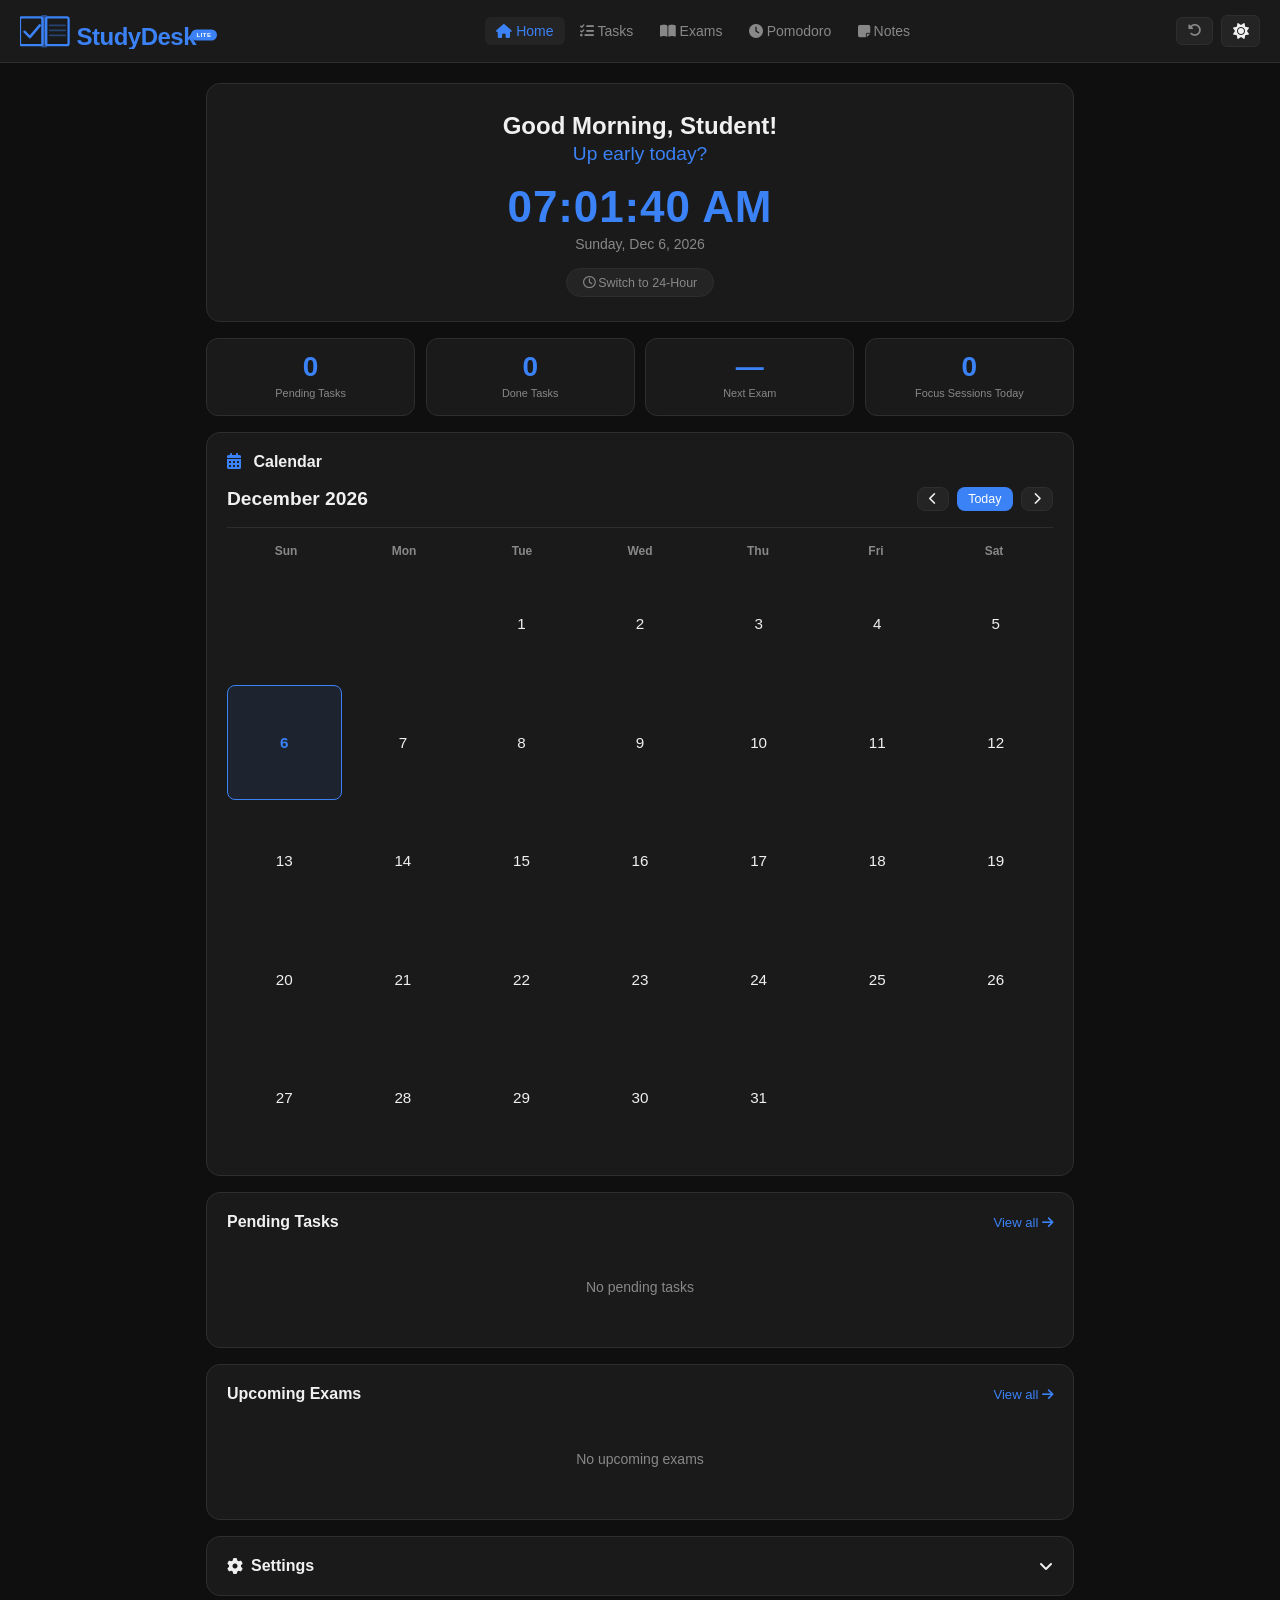
==== commit a33a3a40: "feat: replace beep with custom mp3 alarm, fix skip behavior and mode transition logic" ====
--- a/index.html
+++ b/index.html
@@ -70,7 +70,7 @@
       </div>
       <div class="stat-card">
         <div class="stat-value" id="statSessions">0</div>
-        <div class="stat-label">Sessions Today</div>
+        <div class="stat-label">Focus Sessions Today</div>
       </div>
     </div>
 
--- a/css/components.css
+++ b/css/components.css
@@ -31,6 +31,14 @@
 textarea {
   resize: vertical;
   min-height: 75px;
+}
+
+/* ── Empty State (shown when lists have no items) ── */
+.empty-state {
+  padding: 2rem 1rem;
+  text-align: center;
+  color: var(--text-muted);
+  font-size: 0.875rem;
 }
 
 /* ── Buttons ── */
--- a/css/features.css
+++ b/css/features.css
@@ -119,11 +119,6 @@
   flex-shrink: 0;
 }
 
-.task-actions {
-  display: flex;
-  gap: 0.3rem;
-}
-
 .task-due.overdue { color: var(--danger); }
 
 /* ── Filter tabs ── */
@@ -179,13 +174,6 @@
 
 .exam-subject { font-weight: 600; font-size: 0.9rem; }
 .exam-date { font-size: 0.75rem; color: var(--text-muted); margin-top: 0.2rem; }
-.exam-right {
-  display: flex;
-  flex-direction: column;
-  align-items: flex-end;
-  gap: 0.4rem;
-  flex-shrink: 0;
-}
 
 .exam-countdown {
   font-size: 0.82rem;
@@ -217,7 +205,7 @@
   margin-bottom: 0.65rem;
 }
 .exam-countdown-live.urgent { color: var(--danger); }
-.exam-countdown-live.past   { color: var(--text-muted); font-weight: 400; font-size: 0.875rem; }
+.exam-countdown-live.past   { color: var(--danger); font-weight: 600; font-size: 0.85rem; }
 
 .topics-meta {
   font-size: 0.78rem;
@@ -379,7 +367,9 @@
 
 /* ── Notes (Master-Detail Layout) ── */
 .notes-container {
-  height: calc(100vh - 140px);
+  /* use dvh instead of vh so the notes editor isn't clipped by the
+     browser chrome (address bar) on mobile Safari */
+  height: calc(100dvh - 140px);
   position: relative;
 }
 
@@ -466,6 +456,7 @@
   padding: 1rem;
   border-bottom: 1px solid var(--border);
   gap: 1rem;
+  min-height: 60px; 
 }
 
 .editor-title-input {
@@ -474,8 +465,10 @@
   border: none !important;
   font-size: 1.25rem;
   font-weight: 700;
-  padding: 0 !important;
+  padding: 4px 0 !important; 
   color: var(--text);
+  line-height: 1.3; 
+  min-height: 2em;
 }
 
 .editor-title-input:focus { outline: none; }
--- a/css/responsive.css
+++ b/css/responsive.css
@@ -52,8 +52,9 @@
     transform: translateX(0);
   }
 
-  /* Ensure the X button is inside the sidebar when open */
-  .hamburger.fa-xmark {
+  /* FIX: Ensure the X button is inside the sidebar when open. 
+     Changed from .fa-xmark to .open to prevent Font Awesome from generating a duplicate icon box */
+  .hamburger.open {
     position: fixed;
     top: 1.25rem;
     right: 12.5vw; 
@@ -135,7 +136,6 @@
   .timer-display { font-size: 4.25rem; }
   .clock { font-size: 2.25rem; }
   .timer-controls .btn { padding: 0.55rem 0.85rem; font-size: 0.82rem; }
-  .task-actions .btn-text { display: none; }
   .card { padding: 1rem; }
 }
 
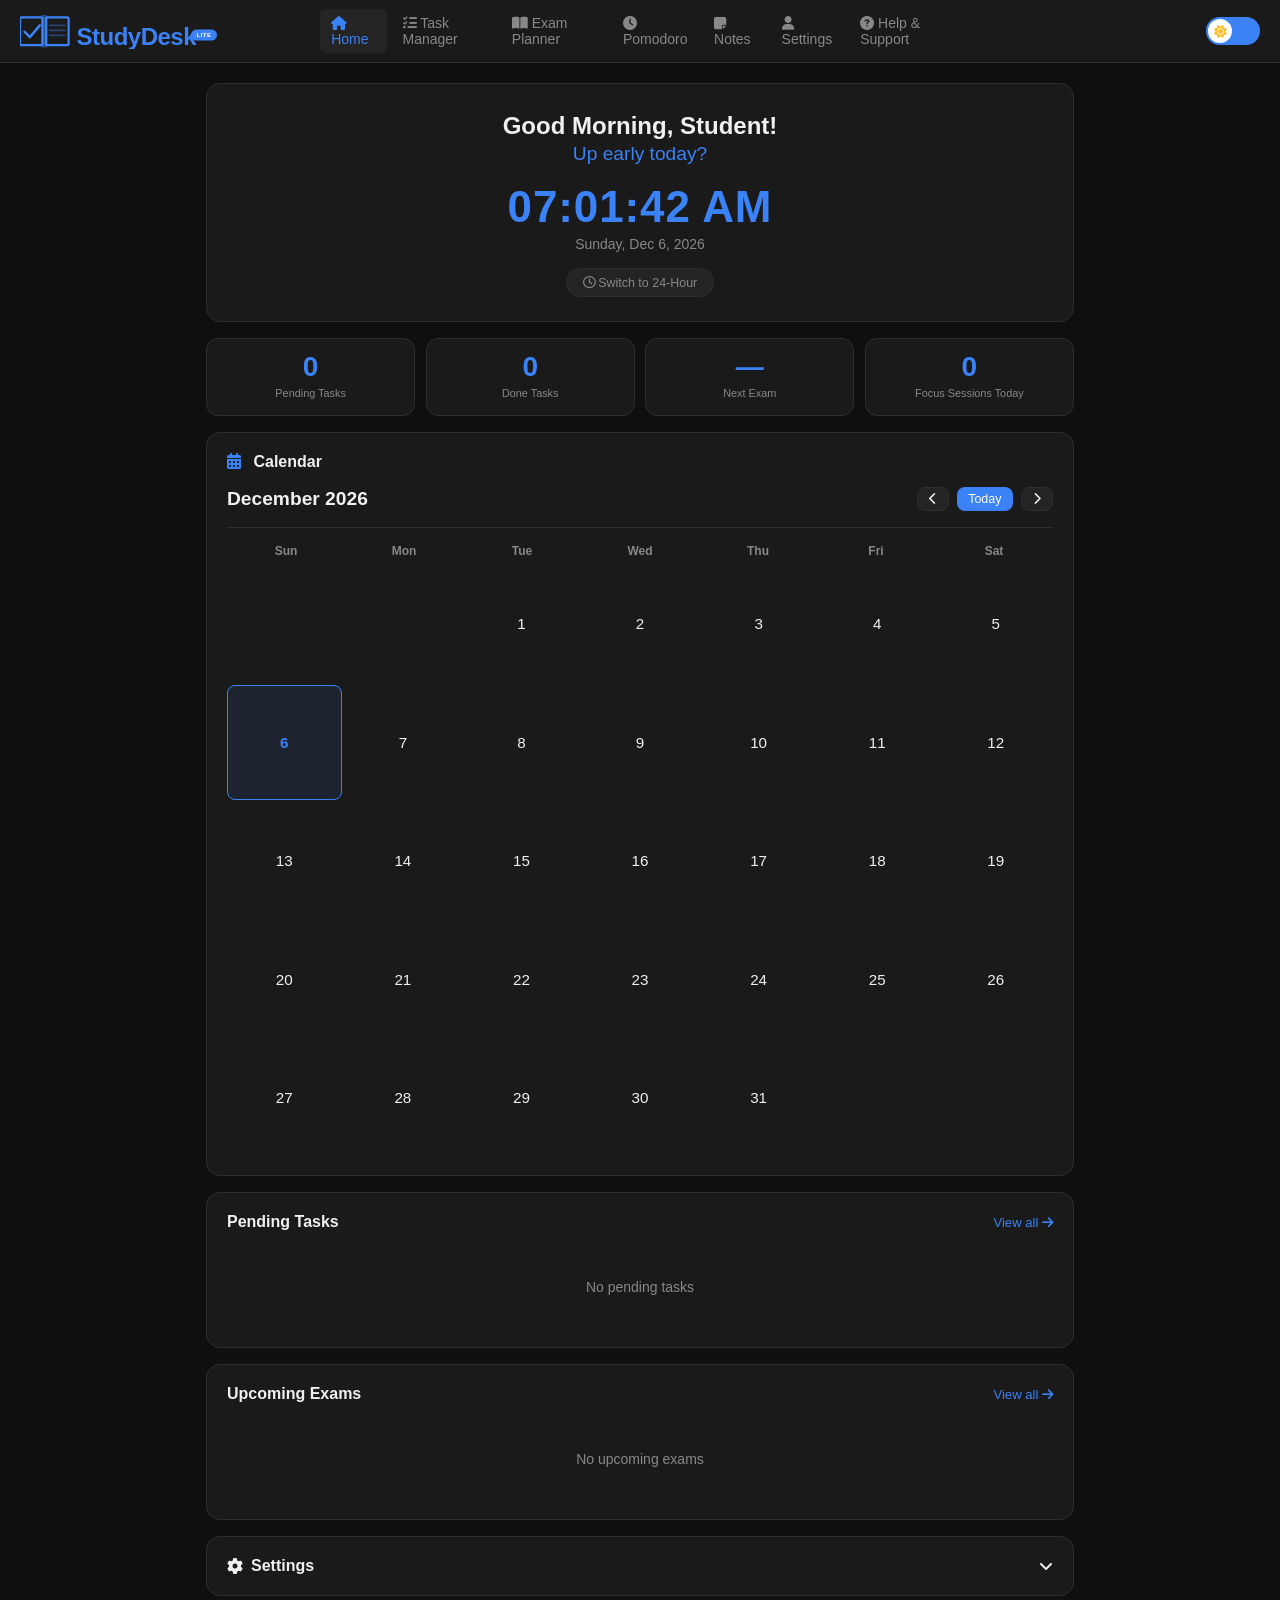
==== commit e9c558f4: "Phase 1: Migrate to StudyDesk navbar, sidebar, and add Settings/Help shells" ====
--- a/index.html
+++ b/index.html
@@ -17,33 +17,7 @@
 </head>
 <body>
 
-  <nav class="navbar">
-    <a href="index.html" class="nav-brand">
-      <img src="images/studydesk_lite_logo.svg" alt="StudyDesk Lite" />
-    </a>
-
-    <button class="hamburger" id="hamburgerBtn">
-      <i class="fa-solid fa-bars"></i>
-    </button>
-
-    <div class="nav-menu" id="navMenu">
-      <div class="nav-links">
-        <a href="index.html" class="active"><i class="fa-solid fa-house"></i> Home</a>
-        <a href="html/tasks.html"><i class="fa-solid fa-list-check"></i> Tasks</a>
-        <a href="html/exams.html"><i class="fa-solid fa-book-open"></i> Exams</a>
-        <a href="html/pomodoro.html"><i class="fa-solid fa-clock"></i> Pomodoro</a>
-        <a href="html/notes.html"><i class="fa-solid fa-note-sticky"></i> Notes</a>
-      </div>
-      <div class="nav-right-actions">
-        <button id="resetAll" class="reset-btn" title="Reset all data">
-          <i class="fa-solid fa-rotate-left"></i>
-        </button>
-        <button id="themeToggle" class="theme-btn"></button>
-      </div>
-    </div>
-    <!-- Backdrop for mobile menu -->
-    <div class="nav-backdrop" id="navBackdrop"></div>
-  </nav>
+  <div id="appShell"></div>
 
   <div class="container">
 
--- a/css/variables.css
+++ b/css/variables.css
@@ -17,6 +17,8 @@
   --danger: #ef4444;
   --success: #22c55e;
   --warning: #f59e0b;
+  --toggle-bg: #3B82F6;
+  --toggle-knob-color: #fbbf24;
 }
 
 [data-theme="light"] {
@@ -31,6 +33,8 @@
   --danger: #ef4444;
   --success: #22c55e;
   --warning: #f59e0b;
+  --toggle-bg: #261cae;
+  --toggle-knob-color: #818cf8;
 }
 
 html {
@@ -47,7 +51,7 @@
   color: var(--text);
   font-family: -apple-system, BlinkMacSystemFont, 'Segoe UI', Roboto, sans-serif;
   min-height: 100vh;
-  transition: background 0.25s, color 0.25s;
+  transition: background 0.5s ease, color 0.5s ease;
 }
 
 /* ── Dark theme ── */
--- a/css/layout.css
+++ b/css/layout.css
@@ -1,4 +1,18 @@
-/* ── Navbar ── */
+* {
+  margin: 0;
+  padding: 0;
+  box-sizing: border-box;
+}
+
+body {
+  background: var(--bg);
+  color: var(--text);
+  font-family: -apple-system, BlinkMacSystemFont, 'Segoe UI', Roboto, sans-serif;
+  min-height: 100vh;
+  transition: background 0.3s ease, color 0.3s ease;
+}
+
+/* ── Navbar (Desktop) ── */
 .navbar {
   display: flex;
   align-items: center;
@@ -22,27 +36,28 @@
   width: auto;
 }
 
-.hamburger {
-  display: none;
-  background: none;
-  border: none;
-  color: var(--text);
-  font-size: 1.5rem;
-  cursor: pointer;
-  padding: 0.5rem;
-  z-index: 102;
-}
-
 .nav-menu {
   display: flex;
   align-items: center;
   flex: 1;
+  justify-content: space-between; /* Pushes links to center, actions to right */
 }
 
 .nav-links {
   display: flex;
   gap: 0.25rem;
-  margin: 0 auto;
+  /* Removed margin: 0 auto; and replaced with absolute centering */
+  position: absolute;
+  left: 50%;
+  transform: translateX(-50%);
+}
+
+/* Ensure the actions stay on the right */
+.nav-right-actions {
+  display: flex;
+  gap: 0.5rem;
+  align-items: center;
+  margin-left: auto;
 }
 
 .nav-links a {
@@ -66,28 +81,209 @@
   align-items: center;
 }
 
-.theme-btn {
+/* ── Hamburger Button ── */
+.hamburger {
+  display: none;
+  background: none;
+  border: 1px solid var(--border);
+  color: var(--text);
+  font-size: 1.2rem;
+  cursor: pointer;
+  padding: 0.4rem 0.6rem;
+  border-radius: 8px;
+  z-index: 1002;
+  margin-left: auto; 
+}
+
+/* ── Mobile Sidebar ── */
+.mobile-sidebar {
+  position: fixed;
+  top: 0;
+  right: 0;
+  width: 280px;
+  height: 100dvh;
+  background: var(--surface);
+  border-right: 1px solid var(--border);
+  transform: translateX(100%);
+  transition: transform 0.3s ease;
+  z-index: 1001;
+  display: flex;
+  flex-direction: column;
+  overflow-y: auto;
+}
+
+.mobile-sidebar.open {
+  transform: translateX(0);
+}
+
+.sidebar-close-btn {
+  position: absolute;
+  top: 1rem;
+  right: 1rem;
   background: var(--surface2);
   border: 1px solid var(--border);
   color: var(--text);
-  padding: 0.4rem 0.65rem;
+  font-size: 1.1rem;
+  width: 34px;
+  height: 34px;
+  border-radius: 8px;
+  display: flex;
+  align-items: center;
+  justify-content: center;
+  cursor: pointer;
+  transition: all 0.2s;
+}
+
+.sidebar-close-btn:hover {
+  color: var(--danger);
+  border-color: var(--danger);
+}
+
+.sidebar-profile {
+  text-align: center;
+  padding: 2.5rem 1rem 1rem;
+  border-bottom: 1px solid var(--border);
+}
+
+.sidebar-avatar {
+  width: 64px;
+  height: 64px;
+  background: var(--accent);
+  color: #fff;
+  border-radius: 50%;
+  display: flex;
+  align-items: center;
+  justify-content: center;
+  font-size: 1.5rem;
+  margin: 0 auto 1rem;
+}
+
+.sidebar-name {
+  font-weight: 700;
+  font-size: 1.1rem;
+  color: var(--text);
+}
+
+.sidebar-email {
+  font-size: 0.8rem;
+  color: var(--text-muted);
+  margin-top: 0.2rem;
+  word-break: break-all;
+}
+
+.sidebar-section {
+  padding: 1rem;
+  border-bottom: 1px solid var(--border);
+}
+
+.sidebar-heading {
+  font-size: 0.7rem;
+  text-transform: uppercase;
+  letter-spacing: 0.05em;
+  color: var(--text-muted);
+  font-weight: 600;
+  margin-bottom: 0.5rem;
+  padding-left: 0.5rem;
+}
+
+.sidebar-link {
+  display: flex;
+  align-items: center;
+  gap: 0.75rem;
+  padding: 0.6rem 0.5rem;
+  color: var(--text);
+  text-decoration: none;
   border-radius: 6px;
+  font-size: 0.9rem;
+  transition: background 0.2s, color 0.2s;
+}
+
+.sidebar-link:hover {
+  background: var(--surface2);
+}
+
+.sidebar-link.active {
+  background: rgba(59, 130, 246, 0.1);
+  color: var(--accent);
+  font-weight: 600;
+}
+
+.sidebar-link i {
+  width: 20px;
+  text-align: center;
+  font-size: 1rem;
+  color: var(--text-muted);
+}
+
+.sidebar-link.active i {
+  color: var(--accent);
+}
+
+.sidebar-theme-toggle {
+  display: flex;
+  justify-content: space-between;
+  align-items: center;
+  padding: 0.5rem;
+  font-size: 0.9rem;
+  color: var(--text);
+}
+
+.sidebar-theme-toggle span {
+  display: flex;
+  align-items: center;
+  gap: 0.75rem;
+}
+
+.sidebar-theme-toggle i {
+  width: 20px;
+  text-align: center;
+}
+
+/* ── Theme Toggle Button ── */
+.theme-btn {
+  position: relative;
+  width: 54px;
+  height: 28px;
+  border-radius: 14px;
+  border: none;
   cursor: pointer;
-  font-size: 1rem;
-  line-height: 1;
-  transition: border-color 0.2s;
-}
-
-.theme-btn:hover { border-color: var(--accent); }
-
-/* ── Container ── */
+  padding: 2px;
+  display: flex;
+  align-items: center;
+  background: var(--toggle-bg);
+  transition: background 0.5s ease;
+  flex-shrink: 0;
+}
+
+.toggle-knob {
+  width: 24px;
+  height: 24px;
+  border-radius: 50%;
+  background: #ffffff;
+  display: flex;
+  align-items: center;
+  justify-content: center;
+  font-size: 0.7rem;
+  color: var(--toggle-knob-color); 
+  transition: transform 0.5s ease, color 0.5s ease;
+  flex-shrink: 0;
+  pointer-events: none;
+}
+
+.toggle-knob i {
+  font-size: 13px; 
+}
+
+[data-theme="dark"] .toggle-knob { transform: translateX(0); }
+[data-theme="light"] .toggle-knob { transform: translateX(26px); }
+
+/* ── Container & Utilities ── */
 .container {
   max-width: 760px;
   margin: 0 auto;
   padding: 1.25rem 1rem;
 }
 
-/* ── Cards ── */
 .card {
   background: var(--surface);
   border: 1px solid var(--border);
@@ -96,7 +292,6 @@
   margin-bottom: 1rem;
 }
 
-/* ── Utility ── */
 .row {
   display: flex;
   justify-content: space-between;
--- a/css/responsive.css
+++ b/css/responsive.css
@@ -1,14 +1,14 @@
-/* ── Large desktops (max-width: 1400px) ── */
+/* ── Large desktops ── */
 @media (max-width: 1400px) {
   .container { max-width: 900px; }
 }
 
-/* ── Regular desktops (max-width: 1200px) ── */
+/* ── Regular desktops ── */
 @media (max-width: 1200px) {
   .container { max-width: 800px; }
 }
 
-/* ── Tablets landscape / small desktops (max-width: 992px) ── */
+/* ── Small desktops / Tablets landscape ── */
 @media (max-width: 992px) {
   .nav-links { gap: 0.1rem; }
   .nav-links a {
@@ -17,59 +17,29 @@
   }
 }
 
-/* ── Tablets portrait (max-width: 768px) ── */
+/* ── Tablets portrait / Mobile ── */
 @media (max-width: 768px) {
-  
-  /* 1. NAVIGATION: Switch to Sidebar Hamburger Menu */
+  /* Hide the entire desktop menu on mobile */
+  .nav-menu {
+    display: none !important;
+  }
+
+  /* Show hamburger and push to right */
   .hamburger {
     display: block;
-    position: relative;
-    z-index: 102; /* Keeps the X button above the sidebar */
+    margin-left: auto;
   }
 
-  /* 
-   * The menu becomes a 75% width sidebar sliding from the right.
-   */
-  .nav-menu {
-    position: fixed;
-    top: 0;
-    right: 0;
-    width: 75vw; 
-    height: 100dvh; 
-    background: var(--surface);
-    border-left: 1px solid var(--border);
-    display: flex;
-    flex-direction: column;
-    padding: 5rem 0 2rem 0; 
-    gap: 1rem;
-    transform: translateX(100%);
-    transition: transform 0.3s ease;
-    z-index: 101;
-    box-shadow: -5px 0 15px rgba(0, 0, 0, 0.3);
-  }
-
-  .nav-menu.open {
-    transform: translateX(0);
-  }
-
-  /* FIX: Ensure the X button is inside the sidebar when open. 
-     Changed from .fa-xmark to .open to prevent Font Awesome from generating a duplicate icon box */
-  .hamburger.open {
-    position: fixed;
-    top: 1.25rem;
-    right: 12.5vw; 
-    transition: right 0.3s ease;
-  }
-
-  /* The dark overlay behind the sidebar */
+  /* Backdrop */
   .nav-backdrop {
     position: fixed;
     top: 0;
     left: 0;
     width: 100vw;
     height: 100dvh;
-    background: rgba(0, 0, 0, 0.5);
-    z-index: 100; /* Just below the nav-menu (101) */
+    background: rgba(0, 0, 0, 0.6);
+    backdrop-filter: blur(3px);
+    z-index: 1000;
     opacity: 0;
     visibility: hidden;
     transition: opacity 0.3s ease, visibility 0.3s ease;
@@ -80,57 +50,19 @@
     visibility: visible;
   }
 
-  .nav-links {
-    flex-direction: column;
-    gap: 0.5rem;
-    margin: 0;
-    width: 100%;
-    padding: 0 1.5rem;
-  }
-
-  .nav-links a {
-    font-size: 1.1rem;
-    padding: 0.8rem 1rem;
-    display: flex;
-    align-items: center;
-    gap: 0.75rem;
-    border-radius: 8px;
-  }
-
-  /* Push actions to the bottom securely */
-  .nav-right-actions {
-    margin-top: auto; 
-    margin-bottom: 1rem;
-    padding: 0 1.5rem;
-    width: 100%;
-    justify-content: flex-start;
-    gap: 1rem;
-  }
-
-  .nav-right-actions .reset-btn,
-  .nav-right-actions .theme-btn {
-    font-size: 1.1rem;
-    padding: 0.6rem 1rem;
-  }
-
-  /* 2. NOTES SIDEBAR */
+  /* Notes layout adjustments */
   .notes-container {
-    height: calc(100dvh - 70px); 
+    height: calc(100dvh - 70px);
     padding: 0;
   }
   .notes-sidebar, .notes-editor {
     border: none;
     border-radius: 0;
     margin-bottom: 0;
-    width: 100%;
-    height: 100%;
   }
-
-  /* 3. HERO TEXT */
-  .hero .subtitle { font-size: 1.1rem; }
 }
 
-/* ── Large phones (max-width: 576px) ── */
+/* ── Large phones ── */
 @media (max-width: 576px) {
   .stats-grid { grid-template-columns: repeat(2, 1fr); }
   .timer-display { font-size: 4.25rem; }
@@ -139,7 +71,7 @@
   .card { padding: 1rem; }
 }
 
-/* ── Small phones (max-width: 480px) ── */
+/* ── Small phones ── */
 @media (max-width: 480px) {
   .clock { font-size: 2rem; }
   .date-str { font-size: 0.75rem; }
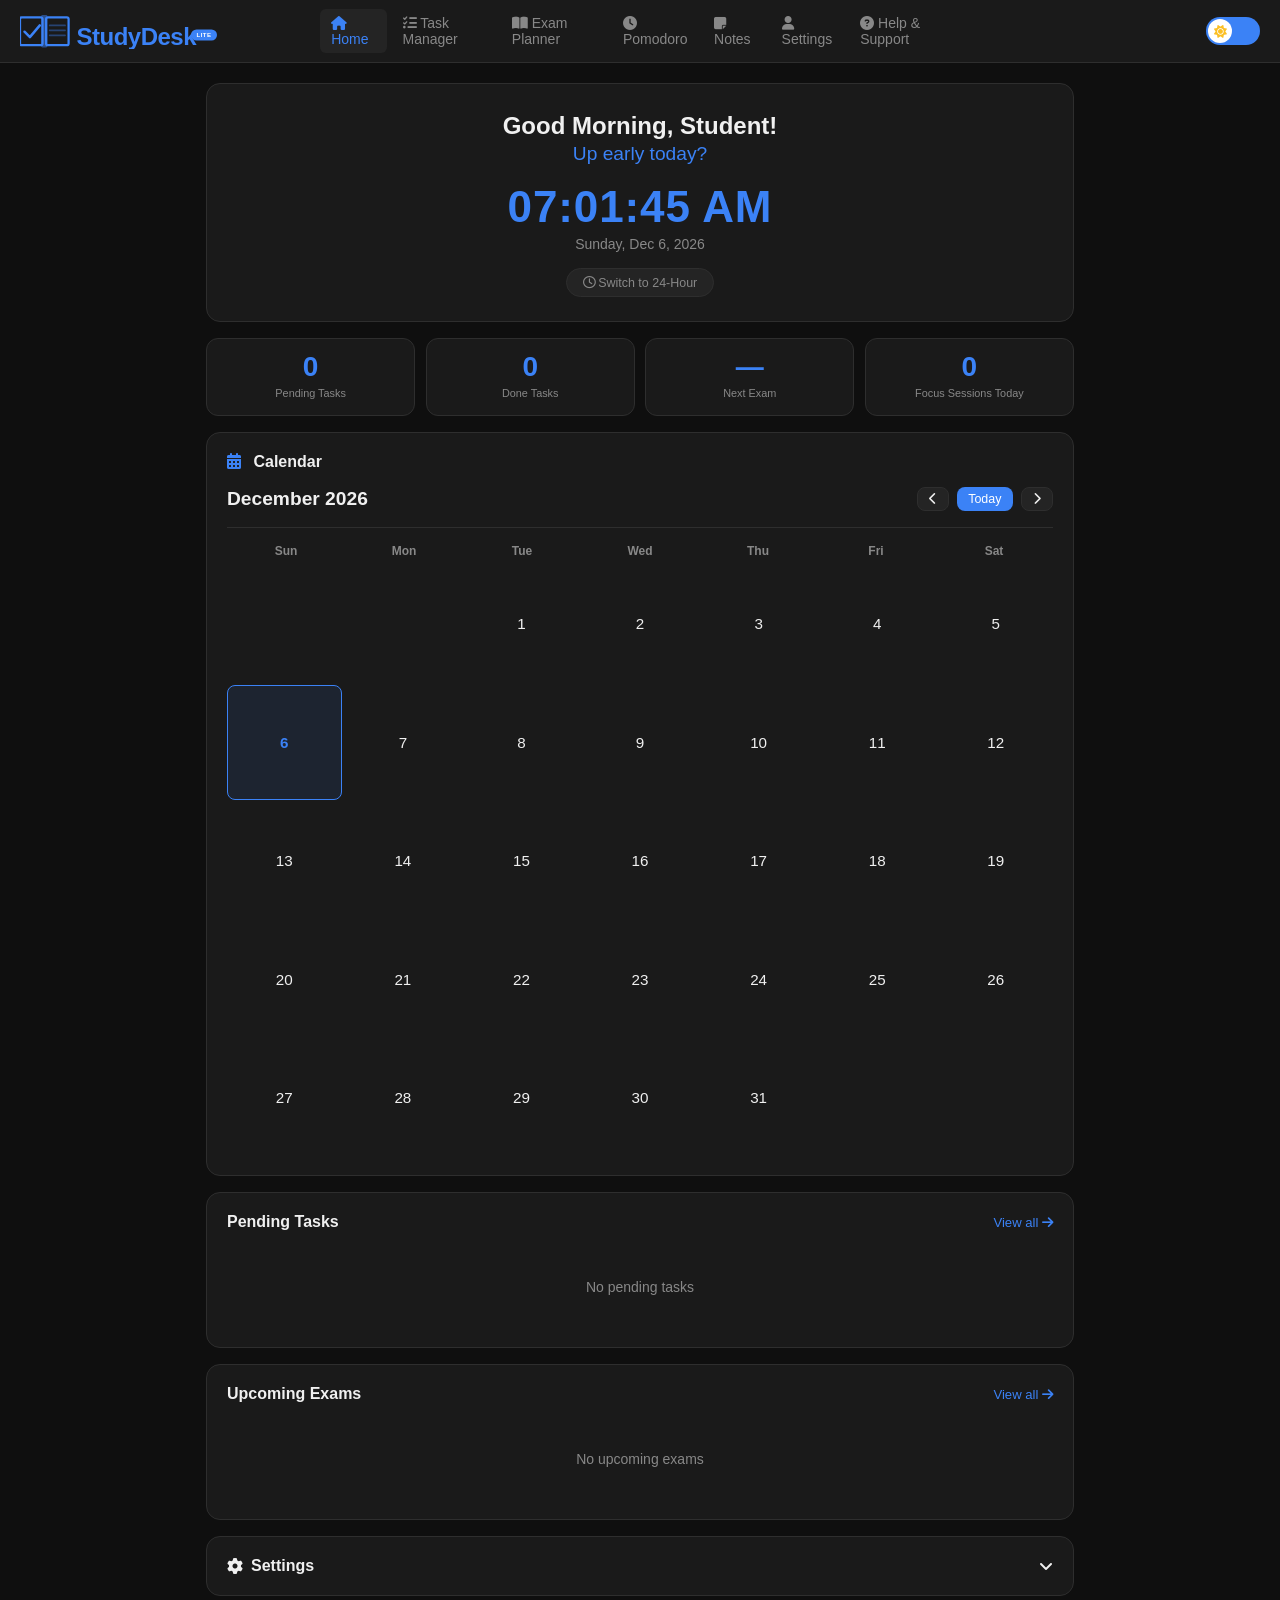
==== commit b33a4439: "Phase 2: Replace native alerts with custom Toasts and Dialogs" ====
--- a/index.html
+++ b/index.html
@@ -135,6 +135,8 @@
   </div>
 
   <script src="js/storage.js"></script>
+  <script src="js/toast.js"></script>
+  <script src="js/dialog.js"></script>
   <script src="js/dashboard.js"></script>
   <script src="js/nav.js"></script>
   <script src="js/calendar.js"></script>
--- a/css/components.css
+++ b/css/components.css
@@ -183,4 +183,53 @@
 .collapsible-card > form, 
 .collapsible-card > div {
   padding: 1.25rem;
+}
+
+/* ── Toast Notifications ── */
+#toast-container {
+  position: fixed;
+  top: 20px;
+  right: 20px;
+  z-index: 9999;
+  display: flex;
+  flex-direction: column;
+  gap: 10px;
+  pointer-events: none;
+}
+
+.toast {
+  background: var(--surface);
+  border: 1px solid var(--border);
+  color: var(--text);
+  padding: 12px 16px;
+  border-radius: 8px;
+  box-shadow: 0 4px 12px rgba(0,0,0,0.15);
+  display: flex;
+  align-items: center;
+  gap: 12px;
+  font-size: 0.9rem;
+  pointer-events: auto;
+  animation: slideIn 0.3s ease forwards;
+  max-width: 350px;
+}
+
+.toast-close {
+  background: none;
+  border: none;
+  color: var(--text-muted);
+  cursor: pointer;
+  padding: 0;
+  transition: color 0.2s;
+}
+
+.toast-close:hover { color: var(--text); }
+
+@keyframes slideIn {
+  from { transform: translateX(100%); opacity: 0; }
+  to { transform: translateX(0); opacity: 1; }
+}
+
+@keyframes slideOut {
+  from { transform: translateX(0); opacity: 1; }
+  to { transform: translateX(100%); opacity: 0; }
 }
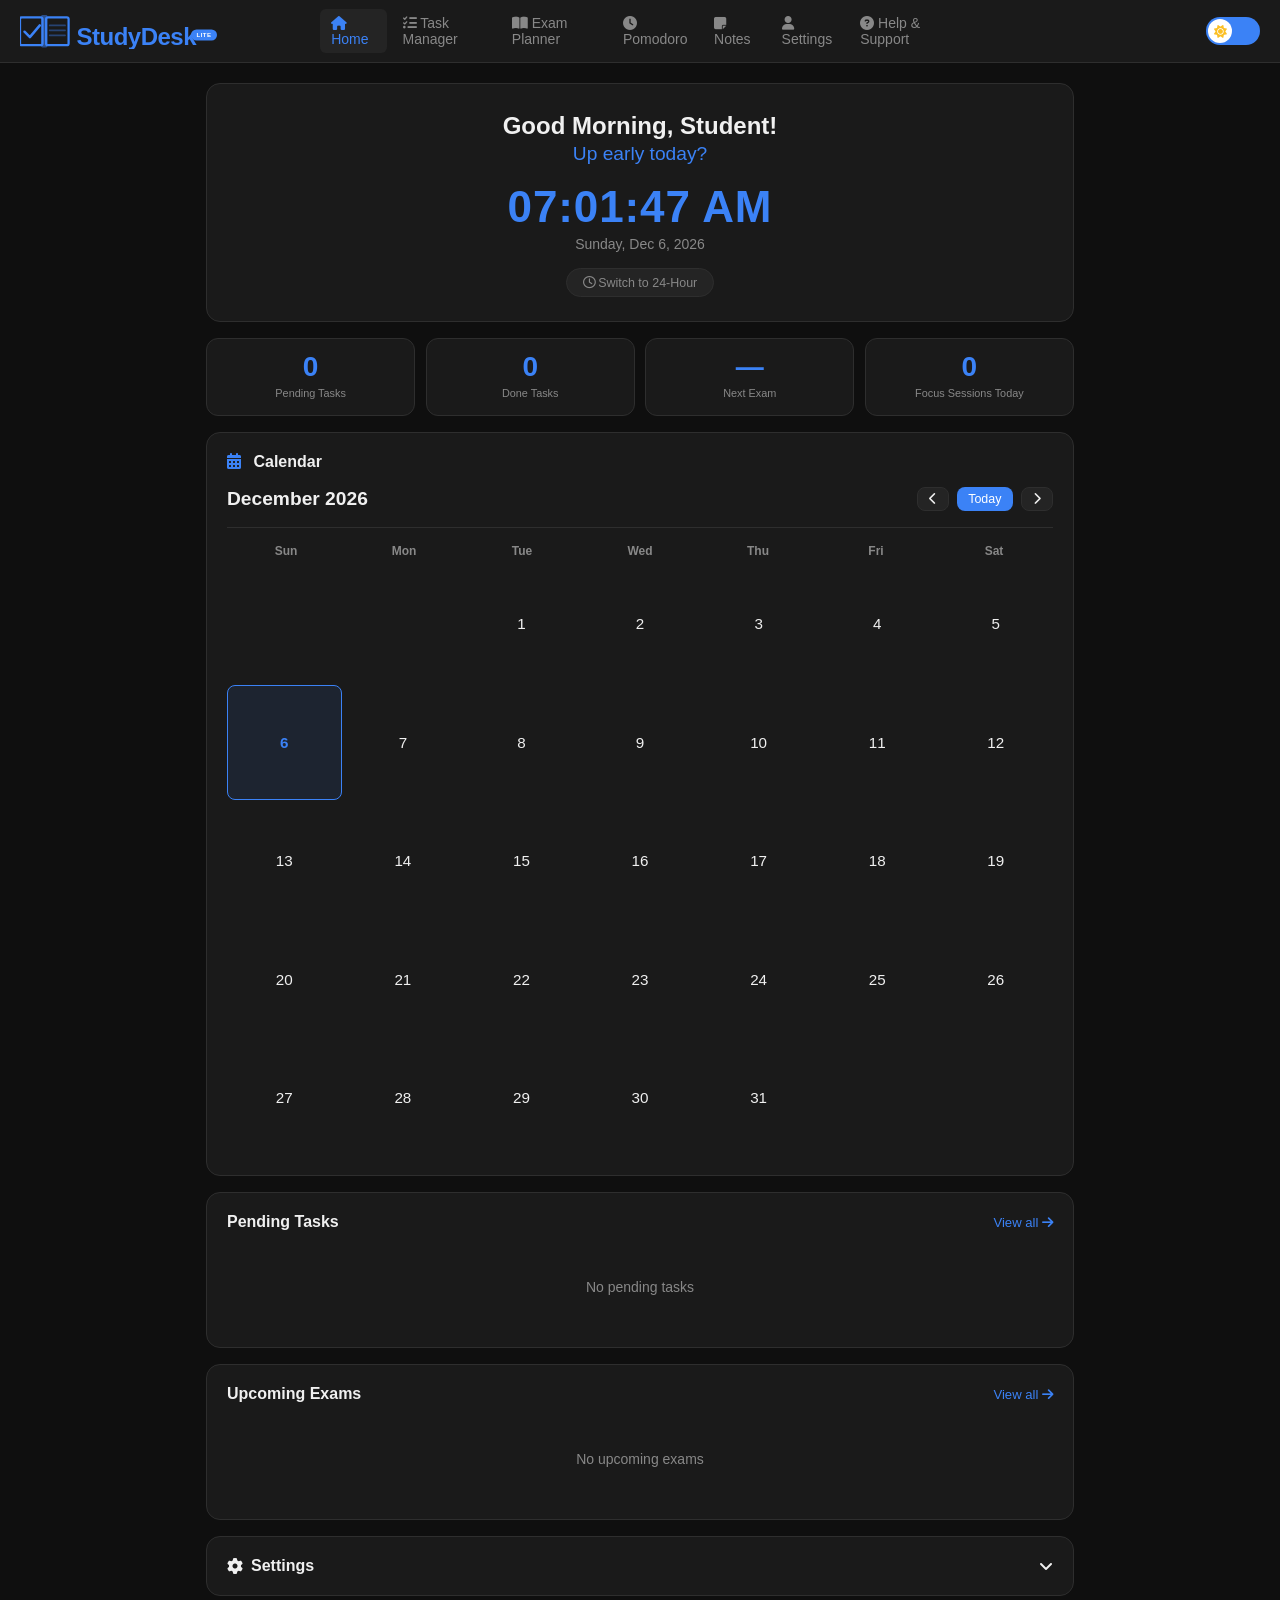
==== commit c3370ea2: "Phase 3: Centralize shared utilities and add reusable unsaved changes tracker" ====
--- a/index.html
+++ b/index.html
@@ -134,6 +134,7 @@
     </div>
   </div>
 
+  <script src="js/utils.js"></script>  
   <script src="js/storage.js"></script>
   <script src="js/toast.js"></script>
   <script src="js/dialog.js"></script>
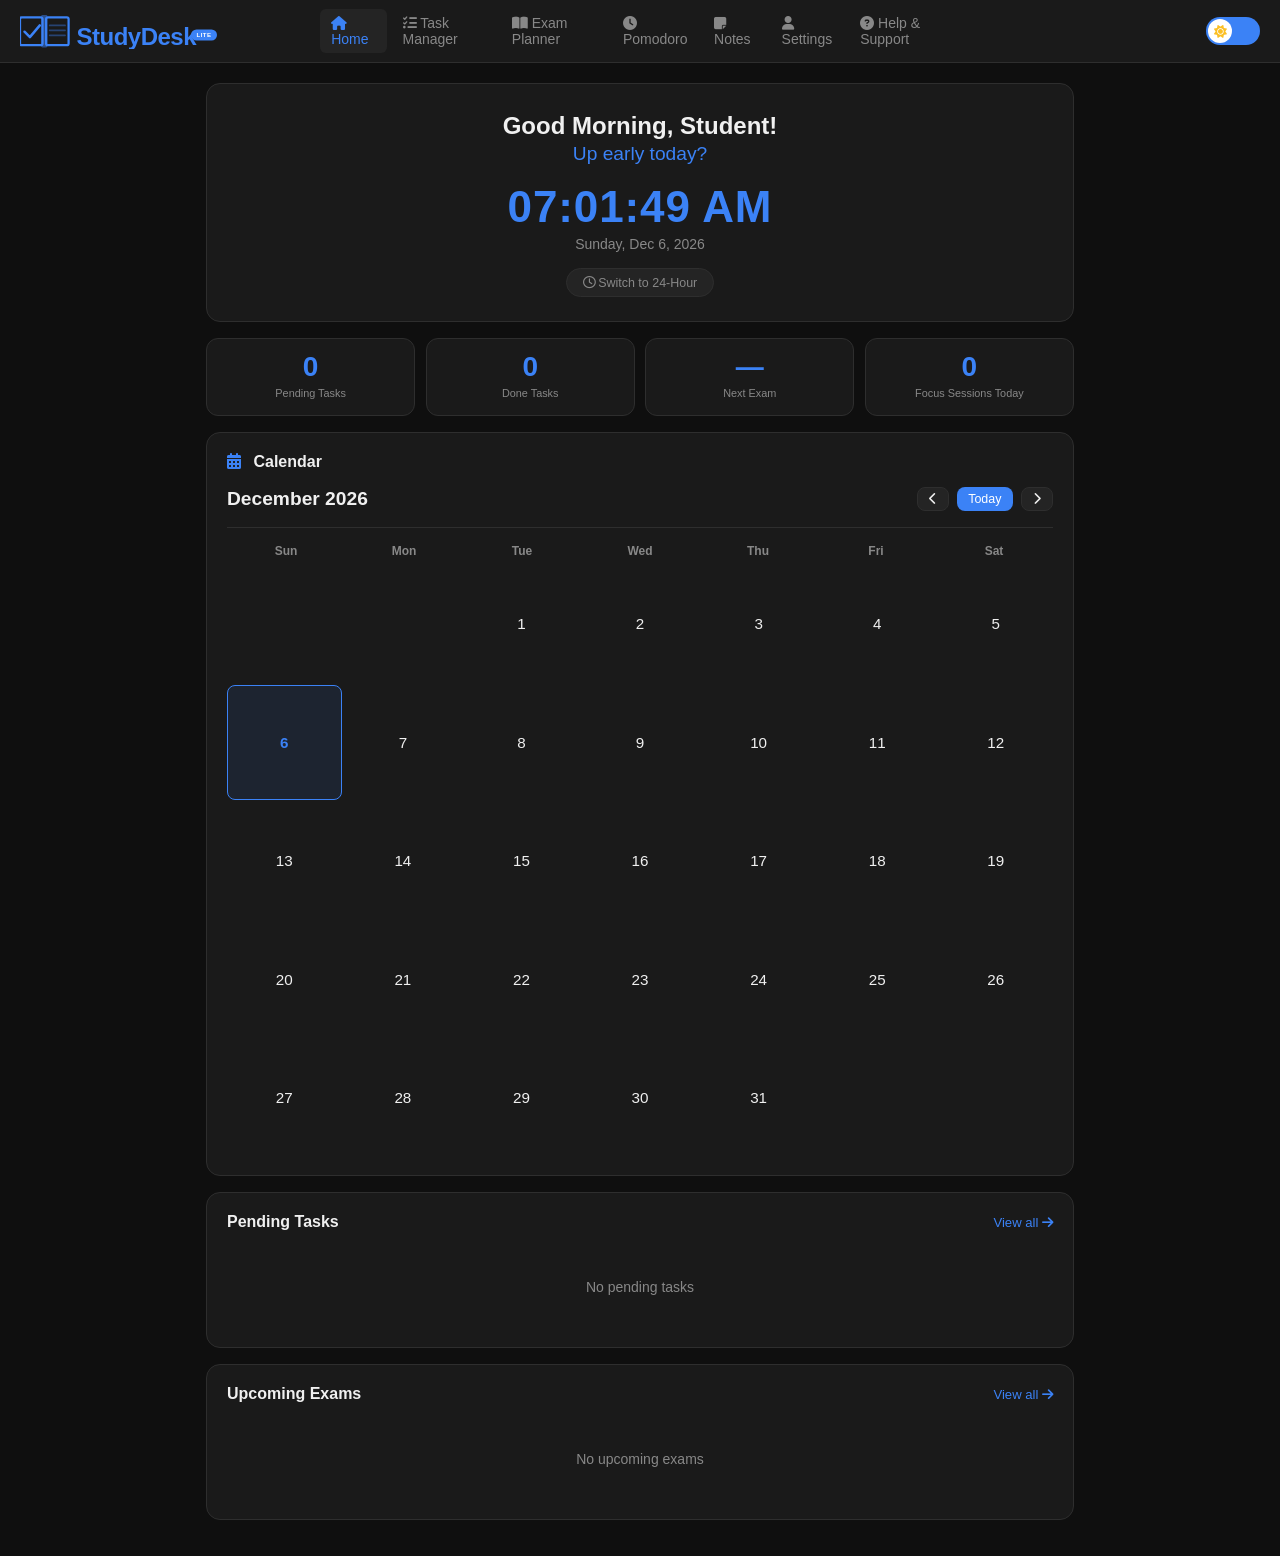
==== commit ecbb93f7: "Phase 4: Add dedicated Settings page with unsaved changes tracker and custom dialogs" ====
--- a/index.html
+++ b/index.html
@@ -89,39 +89,9 @@
       </div>
       <div id="upcomingExams"></div>
     </div>
-
-    <details class="card collapsible-card">
-      <summary class="section-title">
-        <i class="fa-solid fa-gear"></i> Settings
-      </summary>
-      <div>
-        <div class="form-group">
-          <label for="usernameInput">Display Name</label>
-          <div style="display:flex;gap:.5rem">
-            <input type="text" id="usernameInput" placeholder="Enter your name" />
-            <button class="btn btn-primary" id="saveUsername">
-              <i class="fa-solid fa-floppy-disk"></i> Save
-            </button>
-          </div>
-        </div>
-        <div class="form-group" style="margin-bottom:0">
-          <label>Data Backup</label>
-          <div style="display:flex;gap:.5rem;flex-wrap:wrap">
-            <button class="btn btn-ghost" id="importBtn">
-              <i class="fa-solid fa-upload"></i> Import
-            </button>
-            <button class="btn btn-ghost" id="exportBtn">
-              <i class="fa-solid fa-download"></i> Export
-            </button>
-            <input type="file" id="importInput" accept=".json" style="display:none" />
-          </div>
-        </div>
-      </div>
-    </details>
-
   </div>
 
-  <!-- Day Events Modal -->
+  <!-- Day Events Modal (REQUIRED FOR CALENDAR) -->
   <div class="modal-overlay" id="dayModal" style="display:none">
     <div class="modal">
       <div class="modal-header">
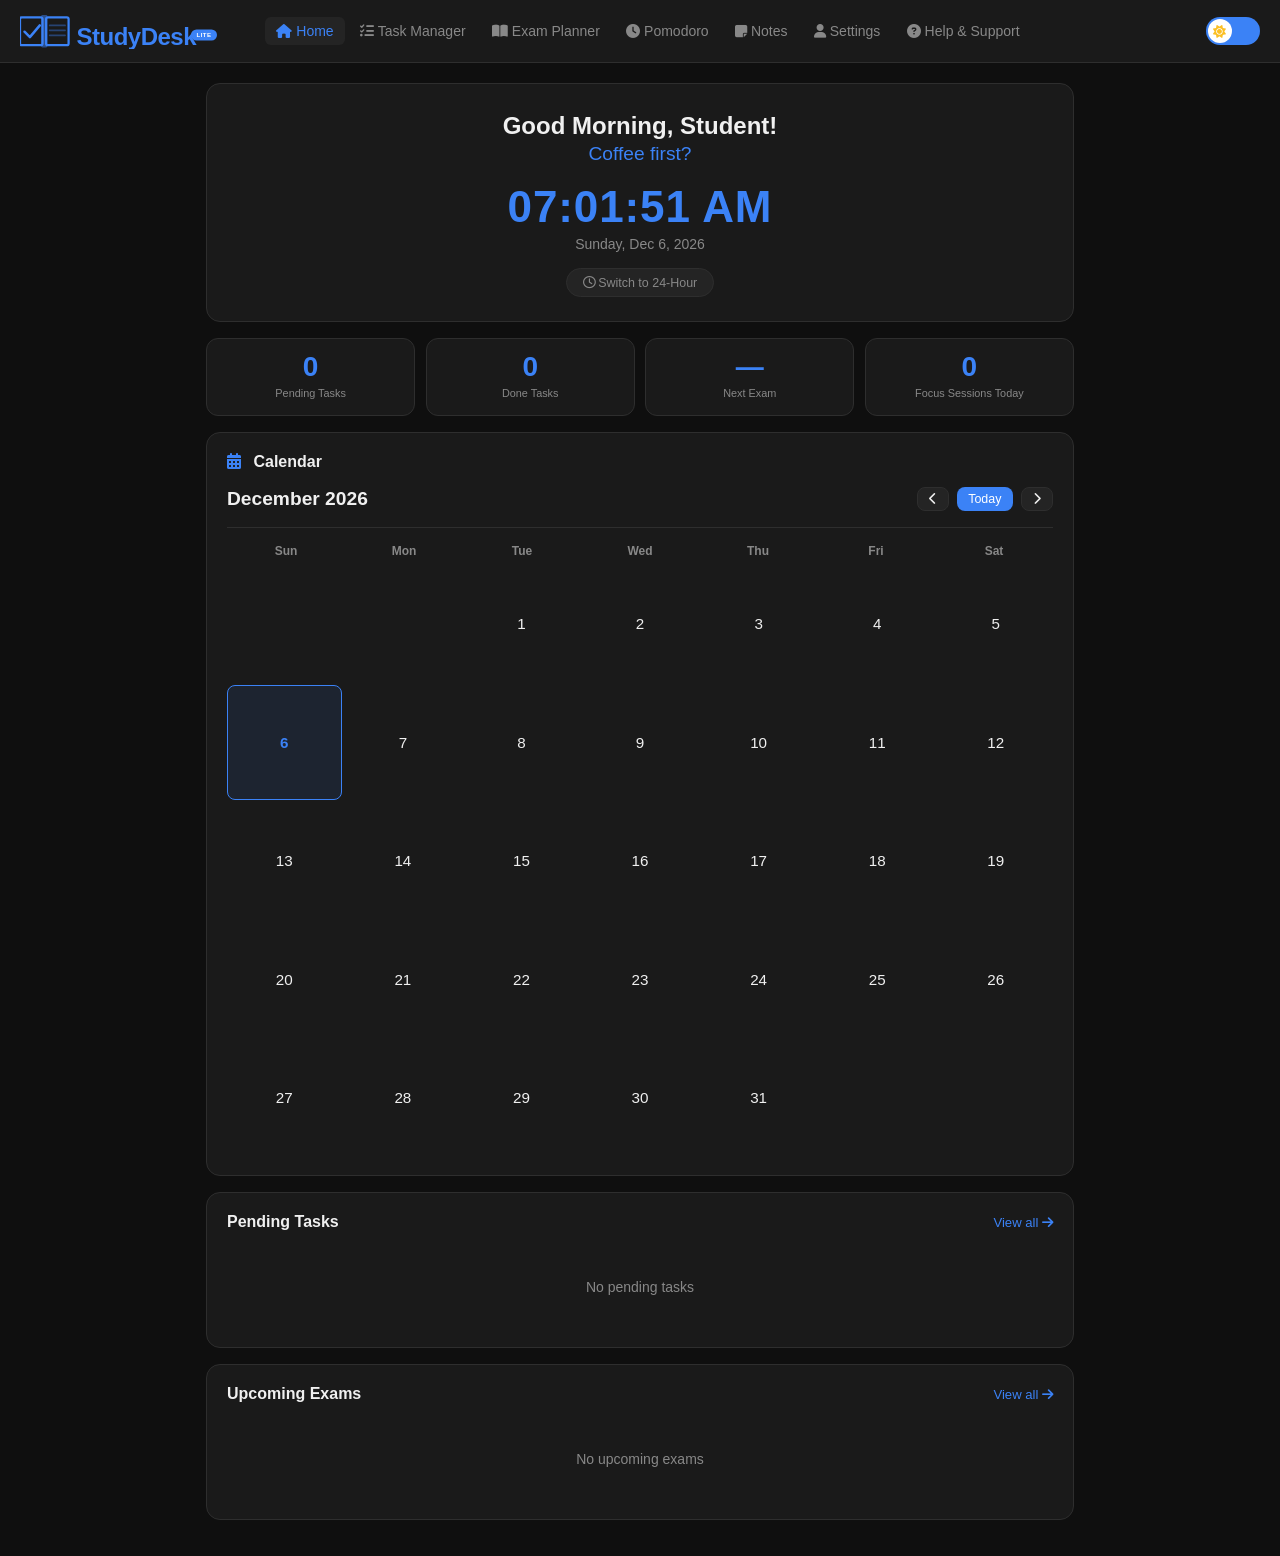
==== commit 182516f2: "Fix bugs: skip counting, XSS escaping, notes flush, backup validation, edit past dates, local dates," ====
--- a/index.html
+++ b/index.html
@@ -11,7 +11,7 @@
   <link rel="stylesheet" href="css/components.css" />
   <link rel="stylesheet" href="css/features.css" />
   <link rel="stylesheet" href="css/responsive.css" />
-  <link rel="manifest" href="manifest.json" />
+  <link rel="manifest" href="./manifest.json" />
   <link rel="icon" href="data:,">
   <script src="js/theme.js"></script>
 </head>
--- a/css/layout.css
+++ b/css/layout.css
@@ -1,17 +1,3 @@
-* {
-  margin: 0;
-  padding: 0;
-  box-sizing: border-box;
-}
-
-body {
-  background: var(--bg);
-  color: var(--text);
-  font-family: -apple-system, BlinkMacSystemFont, 'Segoe UI', Roboto, sans-serif;
-  min-height: 100vh;
-  transition: background 0.3s ease, color 0.3s ease;
-}
-
 /* ── Navbar (Desktop) ── */
 .navbar {
   display: flex;
@@ -29,6 +15,7 @@
   display: flex;
   align-items: center;
   text-decoration: none;
+  flex-shrink: 0;
 }
 
 .nav-brand img {
@@ -40,24 +27,16 @@
   display: flex;
   align-items: center;
   flex: 1;
-  justify-content: space-between; /* Pushes links to center, actions to right */
+  min-width: 0;
 }
 
 .nav-links {
   display: flex;
+  align-items: center;
   gap: 0.25rem;
-  /* Removed margin: 0 auto; and replaced with absolute centering */
-  position: absolute;
-  left: 50%;
-  transform: translateX(-50%);
-}
-
-/* Ensure the actions stay on the right */
-.nav-right-actions {
-  display: flex;
-  gap: 0.5rem;
-  align-items: center;
-  margin-left: auto;
+  margin: 0 auto;
+  position: relative;
+  right: 70px;
 }
 
 .nav-links a {
@@ -66,6 +45,7 @@
   padding: 0.4rem 0.7rem;
   border-radius: 6px;
   font-size: 0.875rem;
+  white-space: nowrap;
   transition: all 0.2s;
 }
 
@@ -79,6 +59,7 @@
   display: flex;
   gap: 0.5rem;
   align-items: center;
+  flex-shrink: 0;
 }
 
 /* ── Hamburger Button ── */
@@ -92,7 +73,7 @@
   padding: 0.4rem 0.6rem;
   border-radius: 8px;
   z-index: 1002;
-  margin-left: auto; 
+  margin-left: auto;
 }
 
 /* ── Mobile Sidebar ── */
@@ -264,18 +245,23 @@
   align-items: center;
   justify-content: center;
   font-size: 0.7rem;
-  color: var(--toggle-knob-color); 
+  color: var(--toggle-knob-color);
   transition: transform 0.5s ease, color 0.5s ease;
   flex-shrink: 0;
   pointer-events: none;
 }
 
 .toggle-knob i {
-  font-size: 13px; 
-}
-
-[data-theme="dark"] .toggle-knob { transform: translateX(0); }
-[data-theme="light"] .toggle-knob { transform: translateX(26px); }
+  font-size: 13px;
+}
+
+[data-theme="dark"] .toggle-knob {
+  transform: translateX(0);
+}
+
+[data-theme="light"] .toggle-knob {
+  transform: translateX(26px);
+}
 
 /* ── Container & Utilities ── */
 .container {
@@ -305,4 +291,7 @@
   gap: 0.75rem;
 }
 
-.required { color: var(--danger); margin-left: 2px; }+.required {
+  color: var(--danger);
+  margin-left: 2px;
+}
--- a/css/components.css
+++ b/css/components.css
@@ -71,20 +71,6 @@
 
 .btn-full { width: 100%; }
 .btn-sm { padding: 0.32rem 0.7rem; font-size: 0.78rem; }
-
-/* ── Reset button ── */
-.reset-btn {
-  background: var(--surface2);
-  border: 1px solid var(--border);
-  color: var(--text-muted);
-  padding: 0.4rem 0.65rem;
-  border-radius: 6px;
-  cursor: pointer;
-  font-size: 0.85rem;
-  line-height: 1;
-  transition: all 0.2s;
-}
-.reset-btn:hover { border-color: var(--danger); color: var(--danger); }
 
 /* ── Badges ── */
 .badge {
@@ -232,4 +218,61 @@
 @keyframes slideOut {
   from { transform: translateX(0); opacity: 1; }
   to { transform: translateX(100%); opacity: 0; }
+}
+
+/* ── Search Highlight ── */
+.search-highlight {
+    background-color: var(--accent);
+    color: #ffffff;
+    border-radius: 3px;
+    padding: 0 2px;
+}
+
+/* ── Help Page Accordion ── */
+.help-card {
+    padding: 0;
+    overflow: hidden;
+}
+
+.help-toggle-btn {
+    width: 100%;
+    display: flex;
+    align-items: center;
+    gap: 0.75rem;
+    padding: 1.25rem;
+    background: none;
+    border: none;
+    color: var(--text);
+    font-size: 1rem;
+    font-weight: 600;
+    cursor: pointer;
+    text-align: left;
+    transition: background 0.2s;
+}
+
+.help-toggle-btn:hover {
+    background: var(--surface2);
+}
+
+.help-chevron {
+    margin-left: auto;
+    transition: transform 0.3s ease;
+    color: var(--text-muted);
+}
+
+.help-content {
+    padding: 0 1.25rem 1.25rem;
+    border-top: 1px solid var(--border);
+    margin-top: 0;
+    padding-top: 1.25rem;
+}
+
+.help-content p {
+    font-size: 0.95rem;
+    margin-bottom: 0.5rem;
+}
+
+/* ── Profile Save Button Width ── */
+#saveUsernameBtn {
+  min-width: 170px;
 }
--- a/css/features.css
+++ b/css/features.css
@@ -86,29 +86,75 @@
 /* ── Task items ── */
 .task-item {
   display: flex;
-  align-items: flex-start;
-  gap: 0.75rem;
-  padding: 0.75rem 1rem;
+  align-items: center; /* Fixed: vertically centered */
+  gap: 0.5rem;
+  padding: 0.6rem 1rem;
   background: var(--surface);
   border: 1px solid var(--border);
   border-radius: 10px;
   margin-bottom: 0.5rem;
-  transition: opacity 0.2s;
+  transition: opacity 0.2s, border-color 0.2s, background 0.2s;
+  position: relative;
 }
 
 .task-item.completed { opacity: 0.45; }
 .task-item.completed .task-title { text-decoration: line-through; }
 
+.task-main-content {
+  display: flex;
+  align-items: center;
+  gap: 0.5rem;
+  flex: 1;
+  min-width: 0;
+}
+
+.task-drag-handle {
+  color: var(--text-muted);
+  cursor: grab;
+  font-size: 1rem;
+  padding: 0.4rem 0.2rem;
+  flex-shrink: 0;
+  touch-action: none;
+  transition: color 0.2s;
+  display: flex;
+  align-items: center;
+  justify-content: center;
+}
+.task-drag-handle:hover { color: var(--accent); }
+.task-drag-handle:active { cursor: grabbing; }
+
+.task-item.dragging { opacity: 0.4; }
+
+.task-item.drag-over {
+  border-color: var(--accent);
+  background: rgba(59, 130, 246, 0.08);
+}
+
+.task-item.drag-insert-before::before,
+.task-item.drag-insert-after::after {
+  content: '';
+  position: absolute;
+  left: -1px;
+  right: -1px;
+  height: 3px;
+  background: var(--accent);
+  border-radius: 3px;
+  z-index: 10;
+}
+
+.task-item.drag-insert-before::before { top: -4px; }
+.task-item.drag-insert-after::after   { bottom: -4px; }
+
 .task-checkbox {
-  width: 17px;
-  height: 17px;
-  margin-top: 2px;
+  width: 18px;
+  height: 18px;
+  margin: 0;
   accent-color: var(--accent);
   cursor: pointer;
   flex-shrink: 0;
 }
 
-.task-content { flex: 1; min-width: 0; }
+.task-content { flex: 1; min-width: 0; padding: 0 0.25rem; }
 .task-title { font-size: 0.9rem; word-break: break-word; }
 .task-due { font-size: 0.72rem; color: var(--text-muted); margin-top: 3px; }
 
@@ -153,10 +199,12 @@
   font-size: 0.6rem;
   font-weight: 700;
   border-radius: 10px;
-  padding: 0.05rem 0.35rem;
+  padding: 0.05rem 0.35rem 0.07rem;
   margin-left: 0.25rem;
   vertical-align: middle;
   line-height: 1.4;
+  position: relative;
+  top: -1px;
 }
 
 /* ── Exam items ── */
@@ -251,11 +299,13 @@
 .topic-item {
   display: flex;
   align-items: center;
-  gap: 0.6rem;
-  padding: 0.35rem 0;
-}
-
-.topic-text { font-size: 0.875rem; flex: 1; }
+  gap: 0.5rem;
+  padding: 0.4rem 0;
+  position: relative;
+  transition: opacity 0.2s, border-color 0.2s, background 0.2s;
+}
+
+.topic-text { font-size: 0.9rem; flex: 1; }
 .topic-text.done { text-decoration: line-through; opacity: 0.45; }
 
 .topic-delete {
@@ -263,17 +313,77 @@
   border: none;
   color: var(--text-muted);
   cursor: pointer;
-  font-size: 0.75rem;
-  padding: 0.1rem 0.25rem;
+  font-size: 1.2rem;
+  padding: 0.2rem 0.4rem;
+  border-radius: 4px;
+  transition: color 0.2s;
+  display: flex;
+  align-items: center;
+  justify-content: center;
+  border: 1px solid transparent;
+}
+.topic-delete:hover { color: var(--danger); background: rgba(239,68,68,.15); border-color: var(--danger); }
+
+.topic-edit {
+  background: none;
+  border: none;
+  color: var(--text-muted);
+  cursor: pointer;
+  font-size: 0.95rem;
+  padding: 0.35rem 0.4rem;
+  border-radius: 4px;
+  transition: color 0.2s;
+  display: flex;
+  align-items: center;
+  justify-content: center;
+  border: 1px solid transparent;
+}
+.topic-edit:hover { color: var(--accent); border-color: var(--accent); }
+
+.topic-drag-handle {
+  color: var(--text-muted);
+  cursor: grab;
+  font-size: 1rem;
+  padding: 0.2rem 0.2rem;
+  flex-shrink: 0;
+  touch-action: none;
+  transition: color 0.2s;
+  display: flex;
+  align-items: center;
+  justify-content: center;
+}
+.topic-drag-handle:hover { color: var(--accent); }
+.topic-drag-handle:active { cursor: grabbing; }
+
+.topic-item.dragging { opacity: 0.4; }
+
+.topic-item.drag-over {
+  border-color: var(--accent);
+  background: rgba(59, 130, 246, 0.08);
+  border-radius: 4px;
+}
+
+.topic-item.drag-insert-before::before,
+.topic-item.drag-insert-after::after {
+  content: '';
+  position: absolute;
+  left: 0;
+  right: 0;
+  height: 3px;
+  background: var(--accent);
   border-radius: 3px;
-  transition: color 0.2s;
-}
-.topic-delete:hover { color: var(--danger); }
+  z-index: 10;
+}
+
+.topic-item.drag-insert-before::before { top: -4px; }
+.topic-item.drag-insert-after::after   { bottom: -4px; }
 
 .topic-input-row {
   display: flex;
   gap: 0.5rem;
-  margin-top: 0.65rem;
+  margin-top: 0.75rem;
+  padding-top: 0.5rem;
+  border-top: 1px dashed var(--border);
 }
 .topic-input-row input { flex: 1; }
 
@@ -367,8 +477,6 @@
 
 /* ── Notes (Master-Detail Layout) ── */
 .notes-container {
-  /* use dvh instead of vh so the notes editor isn't clipped by the
-     browser chrome (address bar) on mobile Safari */
   height: calc(100dvh - 140px);
   position: relative;
 }
--- a/css/responsive.css
+++ b/css/responsive.css
@@ -1,35 +1,48 @@
+
 /* ── Large desktops ── */
 @media (max-width: 1400px) {
-  .container { max-width: 900px; }
+  .container {
+    max-width: 900px;
+  }
 }
 
 /* ── Regular desktops ── */
-@media (max-width: 1200px) {
-  .container { max-width: 800px; }
-}
-
-/* ── Small desktops / Tablets landscape ── */
-@media (max-width: 992px) {
-  .nav-links { gap: 0.1rem; }
-  .nav-links a {
-    padding: 0.4rem 0.5rem;
-    font-size: 0.8rem;
+@media (max-width: 1250px) {
+  .nav-links {
+    right: 45px;
   }
 }
 
-/* ── Tablets portrait / Mobile ── */
-@media (max-width: 768px) {
-  /* Hide the entire desktop menu on mobile */
+@media (max-width: 1200px) {
+  .container {
+    max-width: 800px;
+  }
+
+  .nav-links {
+    right: 15px;
+  }
+
+  .nav-links a {
+    padding: 0.4rem 0.6rem;
+    font-size: 0.87rem;
+  }
+}
+
+@media (max-width: 1080px) {
+  /* Hide desktop navigation */
   .nav-menu {
     display: none !important;
   }
 
-  /* Show hamburger and push to right */
+  /* Show hamburger */
   .hamburger {
     display: block;
     margin-left: auto;
   }
+}
 
+/* ── Tablets landscape / Smaller desktops ── */
+@media (max-width: 992px) {
   /* Backdrop */
   .nav-backdrop {
     position: fixed;
@@ -49,32 +62,114 @@
     opacity: 1;
     visibility: visible;
   }
+}
 
+/* ── Tablets portrait / Mobile ── */
+@media (max-width: 770px) {
   /* Notes layout adjustments */
   .notes-container {
     height: calc(100dvh - 70px);
     padding: 0;
   }
-  .notes-sidebar, .notes-editor {
+
+  .notes-sidebar,
+  .notes-editor {
     border: none;
     border-radius: 0;
     margin-bottom: 0;
+  }
+
+  #saveUsernameBtn {
+    max-width: 120px;
+    font-size: 0.85rem;
+  }
+
+  .profile-name-editor {
+    flex-direction: column;
+  }
+}
+
+@media (max-width: 600px) {
+  .task-page-item {
+    flex-direction: column;
+    align-items: stretch;
+    gap: 0.75rem;
+  }
+
+  .task-main-content {
+    display: flex;
+    flex-direction: row;
+    align-items: center;
+    width: 100%;
+    min-width: 0;
+    gap: 0.5rem;
+  }
+
+  .task-drag-handle,
+  .task-checkbox {
+    flex-shrink: 0;
+  }
+
+  .task-content {
+    flex: 1;
+    min-width: 0;
+  }
+
+  .task-meta {
+    justify-content: flex-end;
+    width: 100%;
   }
 }
 
 /* ── Large phones ── */
 @media (max-width: 576px) {
-  .stats-grid { grid-template-columns: repeat(2, 1fr); }
-  .timer-display { font-size: 4.25rem; }
-  .clock { font-size: 2.25rem; }
-  .timer-controls .btn { padding: 0.55rem 0.85rem; font-size: 0.82rem; }
-  .card { padding: 1rem; }
+  .stats-grid {
+    grid-template-columns: repeat(2, 1fr);
+  }
+
+  .timer-display {
+    font-size: 4.25rem;
+  }
+
+  .clock {
+    font-size: 2.25rem;
+  }
+
+  .timer-controls .btn {
+    padding: 0.55rem 0.85rem;
+    font-size: 0.82rem;
+  }
+
+  .card {
+    padding: 1rem;
+  }
 }
 
 /* ── Small phones ── */
 @media (max-width: 480px) {
-  .clock { font-size: 2rem; }
-  .date-str { font-size: 0.75rem; }
-  .grid-2 { grid-template-columns: 1fr; gap: 0; }
-  .settings-row { flex-direction: column; align-items: flex-start; gap: 0.5rem; }
+  .clock {
+    font-size: 2rem;
+  }
+
+  .date-str {
+    font-size: 0.75rem;
+  }
+
+  .grid-2 {
+    grid-template-columns: 1fr;
+    gap: 0;
+  }
+
+  .settings-row {
+    flex-direction: column;
+    align-items: flex-start;
+    gap: 0.5rem;
+  }
+}
+
+@media (max-width: 395px) {
+  .settings-action-bar {
+    flex-direction: column-reverse;
+    row-gap: 30px;
+  }
 }
